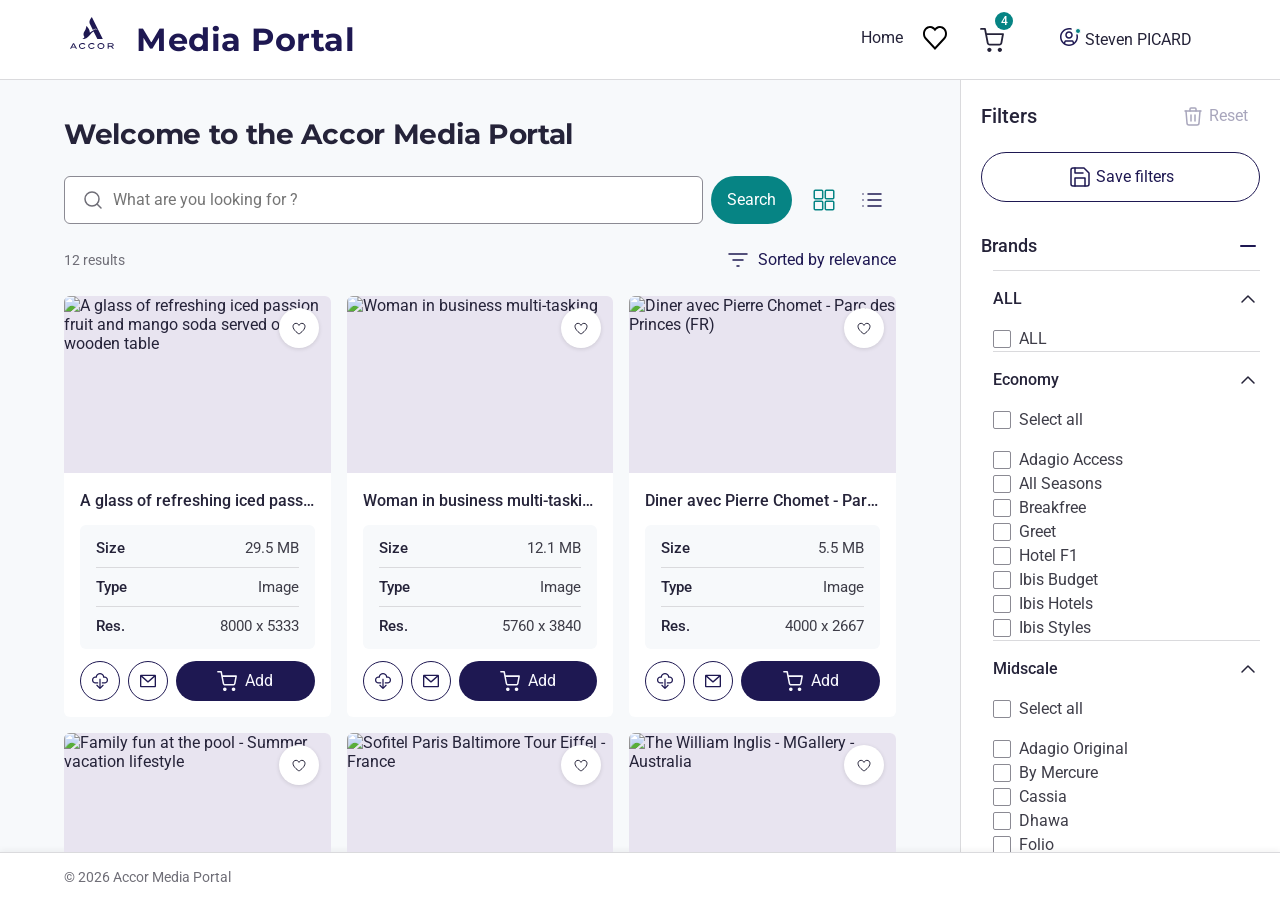
==== index.html @ cb25a7a0 "Open modal on filled heart; show Already added collections at top" ====
<!DOCTYPE html>
<html lang="en">
<head>
  <meta charset="UTF-8" />
  <title>Accor Media Portal</title>
  <meta name="viewport" content="width=device-width, initial-scale=1" />
  <link rel="preconnect" href="https://fonts.googleapis.com" />
  <link rel="preconnect" href="https://fonts.gstatic.com" crossorigin />
  <link href="https://fonts.googleapis.com/css2?family=Montserrat:wght@700&family=Roboto:wght@400;500&display=swap" rel="stylesheet" />
  <link rel="stylesheet" href="components/components.css?v=7" />
  <style>
    /* ── Page-specific design tokens ─────────────────────────────────── */
    :root {
      /* Typography */
      --fs-display-sm:        28px;
      --lh-display-sm:        36px;
      --ls-display-condensed: -0.3px;
      --fs-title-md:          16px;
      --lh-title-md:          24px;
      --fs-title-sm:          15px;
      --fs-body-md:           15px;
      --lh-body-md:           22px;
      --fs-body-sm:           14px;
      --lh-body-sm:           20px;
      --fs-label-lg:          16px;
      --lh-label-lg:          24px;
      --fs-input:             16px;
      --lh-input:             24px;
      /* Spacing */
      --stack-lg:    24px;
      --stack-xs:     8px;
      --inline-xs:    8px;
      --inline-sm:    8px;
      --inline-md:   12px;
      --inset-sm:    12px;
      --inset-md:    16px;
      --squish-sm-v:  8px;
      --squish-sm-h: 16px;
      --squish-md-v: 10px;
      --squish-md-h: 16px;
      /* Borders */
      --border-width:    1px;
      --br-element-full: 100px;
      --br-input:        6px;
      /* Layout */
      --side-panel-width: 320px;
      /* Colors */
      --color-search-btn: var(--color-accent);
    }

    /* ══════════════════════════════════════════════════════════════
       MAIN LAYOUT
    ══════════════════════════════════════════════════════════════ */

    /* Page body: side-by-side layout */
    .page-body { flex-direction: row; overflow: hidden; }

    /* Left content column — 独立スクロール、残り幅をすべて使用 */
    .content-area {
      flex: 1;
      min-width: 0;
      padding: 36px var(--grid-margin) 48px;
      display: flex;
      flex-direction: column;
      overflow-y: auto;
      height: 100%;
      background: var(--color-surface-container-mid);
    }

    /* Right filter panel */
    /* .filter-panel layout moved to the FILTER PANEL section below */

    /* ══════════════════════════════════════════════════════════════
       HEADING + SEARCH AREA
    ══════════════════════════════════════════════════════════════ */
    .heading-search {
      display: flex;
      flex-direction: column;
      gap: var(--stack-lg);
      margin-bottom: 24px;
    }

    .page-title {
      font-family: var(--font-display);
      font-weight: 700;
      font-size: var(--fs-display-sm);
      line-height: var(--lh-display-sm);
      letter-spacing: var(--ls-display-condensed);
      color: var(--color-on-surface-hi);
    }

    /* Search row */
    .search-row {
      display: flex;
      align-items: center;
      gap: var(--inline-xs);
      width: 100%;
    }
    .search-input-wrap {
      flex: 1;
      display: flex;
      align-items: center;
      gap: var(--inline-xs);
      background: var(--color-surface-container-low);
      border: var(--border-width) solid var(--color-outline-hi);
      border-radius: var(--br-input);
      padding: var(--squish-md-v) var(--squish-md-h);
      height: 48px;
    }
    .search-input-wrap:focus-within {
      border-color: var(--color-accent);
      outline: 2px solid color-mix(in srgb, var(--color-accent) 20%, transparent);
    }
    .search-input-wrap svg { flex-shrink: 0; color: var(--color-on-surface-low); }
    .search-input {
      flex: 1;
      border: none;
      outline: none;
      font-family: var(--font-body);
      font-size: var(--fs-input);
      line-height: var(--lh-input);
      color: var(--color-on-surface-placeholder);
      background: transparent;
    }
    .btn-search {
      background: var(--color-search-btn);
      border: none;
      border-radius: var(--br-element-full);
      height: 48px;
      padding: var(--squish-md-v) var(--squish-md-h);
      font-family: var(--font-label);
      font-size: var(--fs-label-lg);
      line-height: var(--lh-label-lg);
      color: var(--color-on-accent);
      white-space: nowrap;
    }
    .btn-search:hover { filter: brightness(1.1); }

    /* View mode buttons */
    .viewmode-group {
      display: flex;
      align-items: center;
    }
    .viewmode-btn {
      width: 48px;
      height: 48px;
      display: flex;
      align-items: center;
      justify-content: center;
      background: none;
      border: none;
      border-radius: var(--br-element-full);
      color: var(--color-primary-alt);
    }
    .viewmode-btn--selected { color: var(--color-accent); }
    .viewmode-btn:hover { background: #1e1852; color: #f9f9ff; }
    .viewmode-btn:hover svg path,
    .viewmode-btn:hover svg rect { stroke: #f9f9ff; }
    .viewmode-btn svg { display: block; }

    /* Results bar */
    .results-bar {
      display: flex;
      align-items: center;
      justify-content: space-between;
    }
    .results-count {
      font-family: var(--font-body);
      font-size: var(--fs-body-sm);
      line-height: var(--lh-body-sm);
      color: var(--color-on-surface-low);
    }
    .sort-label {
      display: flex;
      align-items: center;
      gap: var(--inline-xs);
      font-family: var(--font-label);
      font-size: var(--fs-label-lg);
      line-height: var(--lh-label-lg);
      color: var(--color-primary);
    }

    /* ══════════════════════════════════════════════════════════════
       ASSET CARDS GRID
    ══════════════════════════════════════════════════════════════ */
    .cards-section { flex: 1; }

    /* ---- GRID VIEW ---- */
    .card-grid {
      display: grid;
      grid-template-columns: repeat(3, minmax(0, 1fr));
      gap: 16px;
    }

    .asset-card {
      background: var(--color-surface);
      border-radius: var(--br-surface);
      overflow: visible;
      display: flex;
      flex-direction: column;
      position: relative;
    }

    .asset-card__image-link {
      display: block;
      text-decoration: none;
      border-radius: var(--br-surface) var(--br-surface) 0 0;
      overflow: hidden;
    }

    .asset-card__image {
      position: relative;
      aspect-ratio: 296 / 197;
      background: var(--color-card-image-bg);
      overflow: hidden;
      display: flex;
      align-items: center;
      justify-content: center;
    }
    .asset-card__image img {
      width: 100%;
      height: 100%;
      object-fit: cover;
      display: block;
    }
    /* placeholder mountains SVG when no image */
    .asset-card__image-placeholder {
      display: flex;
      align-items: center;
      justify-content: center;
      width: 100%;
      height: 100%;
    }

    /* favorite button overlay */
    .asset-card__fav {
      position: absolute;
      top: 12px;
      right: 12px;
      width: 40px;
      height: 40px;
      border-radius: var(--br-element-full);
      background: var(--color-surface-container-low);
      border: none;
      display: flex;
      align-items: center;
      justify-content: center;
      color: var(--color-on-surface-hi);
      box-shadow: 0 1px 4px rgba(0,0,0,.12);
      cursor: pointer;
      transition: background 120ms ease, color 120ms ease;
    }
    /* icon visibility: show outline by default, filled when added */
    .asset-card__fav .fav-icon-outline { display: block; }
    .asset-card__fav .fav-icon-filled  { display: none; }
    .asset-card__fav.is-added .fav-icon-outline { display: none; }
    .asset-card__fav.is-added .fav-icon-filled  { display: block; }
    /* hover — dark navy bg, white icon (currentColor cascades to SVG) */
    .asset-card__fav:hover {
      background: #1e1852;
      color: #f9f9ff;
    }
    /* pressed / active */
    .asset-card__fav:active {
      background: #524f81;
      color: #f9f9ff;
    }
    /* tooltip */
    .asset-card__fav .tooltip {
      position: absolute;
      bottom: calc(100% + 8px);
      left: 50%;
      transform: translateX(-50%);
      background: var(--color-surface);
      color: var(--color-on-surface-mid);
      font-size: 14px;
      line-height: 20px;
      padding: 8px 12px;
      border-radius: var(--br-surface);
      box-shadow: 0 8px 16px rgba(0,0,0,.05), 0 2px 6px rgba(0,0,0,.08);
      white-space: nowrap;
      pointer-events: none;
      opacity: 0;
      transition: opacity 120ms ease;
      transition-delay: 0s;
      z-index: 10;
    }
    .asset-card__fav .tooltip::after {
      content: '';
      position: absolute;
      top: 100%; left: 50%; transform: translateX(-50%);
      border: 6px solid transparent;
      border-top-color: var(--color-surface);
    }
    .asset-card__fav:hover .tooltip {
      opacity: 1;
      transition-delay: 0.5s;
    }

    /* card body */
    .asset-card__body {
      display: flex;
      flex-direction: column;
      gap: var(--inline-md);
      padding: var(--inset-md);
    }

    .asset-card__title {
      font-family: var(--font-title);
      font-weight: 500;
      font-size: var(--fs-title-md);
      line-height: var(--lh-title-md);
      color: var(--color-on-surface-hi);
      white-space: nowrap;
      overflow: hidden;
      text-overflow: ellipsis;
    }
    .asset-card__title--link { text-decoration: none; display: block; }
    .asset-card__title--link:hover { text-decoration: underline; }
    .asset-row__title--link { text-decoration: none; color: inherit; }
    .asset-row__title--link:hover { text-decoration: underline; }
    .asset-row__thumb-link { display: block; flex-shrink: 0; text-decoration: none; }

    /* detail list */
    .asset-card__details {
      background: var(--color-surface-container-mid);
      border-radius: var(--br-surface);
      padding: var(--inset-sm) var(--inset-md);
      display: flex;
      flex-direction: column;
      gap: var(--stack-xs);
    }
    .detail-row {
      display: flex;
      align-items: center;
      justify-content: space-between;
      font-family: var(--font-body);
      font-size: var(--fs-body-md);
      line-height: var(--lh-body-md);
      white-space: nowrap;
    }
    .detail-row__label { font-weight: 500; color: var(--color-on-surface-hi); }
    .detail-row__value { font-weight: 400; color: var(--color-on-surface-mid); }
    .detail-sep {
      height: 1px;
      background: var(--color-outline-mid);
    }

    /* action row */
    .asset-card__actions {
      display: flex;
      align-items: center;
      justify-content: flex-end;
      gap: var(--inline-xs);
    }
    .btn-icon-outline {
      width: 40px;
      height: 40px;
      border-radius: var(--br-element-full);
      border: var(--border-width) solid var(--color-primary);
      background: none;
      display: flex;
      align-items: center;
      justify-content: center;
      color: var(--color-primary);
      flex-shrink: 0;
    }
    .btn-icon-outline:hover { background: #1e1852; color: #f9f9ff; border-color: #1e1852; }
    .btn-icon-outline:hover svg path { fill: #f9f9ff; stroke: none; }
    .btn-add {
      flex: 1;
      display: flex;
      align-items: center;
      justify-content: center;
      gap: var(--inline-xs);
      background: var(--color-primary);
      border: none;
      border-radius: var(--br-element-full);
      padding: var(--squish-sm-v) var(--squish-sm-h);
      font-family: var(--font-label);
      font-size: var(--fs-label-lg);
      font-weight: 400;
      line-height: var(--lh-label-lg);
      color: var(--color-on-primary);
      white-space: nowrap;
    }
    .btn-add:hover { background: #1a0060; }

    /* ---- LIST VIEW ---- */
    .card-list {
      display: flex;
      flex-direction: column;
      gap: 8px;
    }
    .asset-row {
      background: var(--color-surface);
      border-radius: var(--br-surface);
      display: grid;
      grid-template-columns: 120px minmax(0,1fr) auto;
      gap: var(--inline-md);
      align-items: center;
      padding: var(--inline-sm);
      border: var(--border-width) solid var(--color-outline-low);
    }
    .asset-row__thumb {
      height: 80px;
      border-radius: var(--br-surface);
      background: var(--color-card-image-bg);
      overflow: hidden;
    }
    .asset-row__thumb img {
      width: 100%;
      height: 100%;
      object-fit: cover;
    }
    .asset-row__title {
      font-family: var(--font-title);
      font-size: var(--fs-title-sm);
      font-weight: 500;
      color: var(--color-on-surface-hi);
      margin-bottom: 4px;
    }
    .asset-row__meta {
      font-size: var(--fs-body-sm);
      color: var(--color-on-surface-low);
    }
    .asset-row__actions {
      display: flex;
      align-items: center;
      gap: var(--inline-xs);
    }

    /* ══════════════════════════════════════════════════════════════
       FILTER PANEL (RIGHT) — Figma 実測値に完全準拠
       node: 6804:17885 (🧩 mp.panel-right)
    ══════════════════════════════════════════════════════════════ */

    /* Panel outer — 独立スクロール */
    .filter-panel {
      flex: 0 0 var(--side-panel-width);
      width: var(--side-panel-width);
      max-width: var(--side-panel-width);
      border-left: 1px solid #dadadd;
      background: #ffffff;
      padding: 0 0 44px;
      display: flex;
      flex-direction: column;
      gap: 0;
      overflow-y: auto;
      height: 100%;
    }

    /* ── Side heading (user info + cart) ── */
    .fp-side-heading {
      display: flex;
      align-items: center;
      justify-content: space-between;
      gap: 16px;
      height: 80px;
      padding: 16px 20px;
      border-bottom: 1px solid #dadadd;
      flex-shrink: 0;
    }
    .fp-side-heading__left {
      display: flex;
      align-items: center;
      gap: 16px;
      flex: 1;
      min-width: 0;
    }
    .fp-avatar {
      flex-shrink: 0;
      width: 40px;
      height: 40px;
      border-radius: 100px;
      background: #6f6e77;
      display: flex;
      align-items: center;
      justify-content: center;
      overflow: hidden;
    }
    .fp-user-name {
      font-family: var(--font-body);
      font-weight: 500;
      font-size: 16px;
      line-height: 24px;
      color: #252339;
    }
    .fp-cart {
      flex-shrink: 0;
      width: 58px;
      height: 80px;
      display: flex;
      align-items: center;
      justify-content: center;
      position: relative;
    }
    .fp-cart__badge {
      position: absolute;
      top: 12px;
      right: 8px;
      background: #068484;
      border-radius: 100px;
      width: 18px;
      height: 18px;
      display: flex;
      align-items: center;
      justify-content: center;
      font-family: var(--font-body);
      font-weight: 500;
      font-size: 12px;
      line-height: 16px;
      color: #ffffff;
    }

    /* ── Inner content wrapper (gap-16px between sections) ── */
    .fp-inner {
      display: flex;
      flex-direction: column;
      gap: 16px;
      padding: 16px 20px 0;
      flex: 1;
    }

    /* ── Top header: "Filters" + Reset ── */
    .fp-header {
      display: flex;
      align-items: center;
      justify-content: space-between;
    }
    .fp-title {
      font-family: var(--font-title);
      font-weight: 500;
      font-size: 20px;            /* title/md */
      line-height: 24px;
      color: #252339;
    }
    .fp-reset {
      display: flex;
      align-items: center;
      justify-content: center;
      gap: 4px;
      background: #ffffff;
      border: none;
      border-radius: 100px;
      padding: 8px 12px;          /* squish/sm */
      font-family: var(--font-label);
      font-weight: 400;
      font-size: 16px;
      line-height: 24px;
      color: #1e1852;             /* primary */
      opacity: 0.38;              /* Figma: disabled/ghosted state */
      cursor: pointer;
    }
    .fp-reset:hover { opacity: 1; background: #1e1852; color: #f9f9ff; }
    .fp-reset:hover svg path { stroke: #f9f9ff; }

    /* ── Save filters button ── */
    .fp-save {
      width: 100%;
      display: flex;
      align-items: center;
      justify-content: center;
      gap: 4px;
      background: #ffffff;
      border: 1px solid #1e1852;  /* tertiary border */
      border-radius: 100px;
      padding: 12px 16px;         /* squish/md */
      font-family: var(--font-label);
      font-weight: 400;
      font-size: 16px;
      line-height: 24px;
      color: #1e1852;
      cursor: pointer;
    }
    .fp-save:hover { background: #1e1852; color: #f9f9ff; border-color: #1e1852; }
    .fp-save:hover svg path { stroke: #f9f9ff; }

    /* ── Filters section wrapper ── */
    .fp-filters {
      display: flex;
      flex-direction: column;
      padding-bottom: 1px;
    }

    /* ── Outer accordion: "Brands" ── */
    .fp-brands {
      border-bottom: 1px solid #dadadd;
      padding: 16px 0;            /* pinchVertical/md */
      display: flex;
      flex-direction: column;
      gap: 12px;
      margin-bottom: -1px;
    }
    .fp-brands-header {
      display: flex;
      align-items: center;
      gap: 12px;
      cursor: pointer;
      background: none;
      border: none;
      padding: 0;
      width: 100%;
      text-align: left;
    }
    .fp-brands-label {
      flex: 1;
      font-family: var(--font-body);
      font-weight: 500;
      font-size: 18px;            /* custom: Figma value */
      line-height: 24px;
      color: #252339;
      overflow: hidden;
      text-overflow: ellipsis;
      white-space: nowrap;
    }
    /* Minus / Plus chevron for Brands */
    .fp-brands-chevron {
      flex-shrink: 0;
      width: 24px;
      height: 24px;
      position: relative;
    }
    .fp-brands-chevron::before {
      content: '';
      position: absolute;
      top: 45.83%;
      left: 16.67%;
      right: 16.67%;
      bottom: 47.92%;
      background: #1e1852;
      border-radius: 50px;
    }
    /* When collapsed: also show vertical bar = plus */
    .fp-brands-chevron.is-plus::after {
      content: '';
      position: absolute;
      left: 45.83%;
      top: 16.67%;
      right: 47.92%;
      bottom: 16.67%;
      background: #1e1852;
      border-radius: 50px;
    }

    /* Slot inside Brands (indented) */
    .fp-brands-slot {
      padding-left: 12px;
      display: flex;
      flex-direction: column;
      gap: 0;
    }
    .fp-brands-slot.is-collapsed { display: none; }

    /* ── Sub-accordion rows (ALL / Economy / Midscale / Premium) ── */
    .fp-acc {
      border-top: 1px solid #dadadd;
      width: 100%;
    }
    .fp-acc-header {
      display: flex;
      align-items: flex-start;
      justify-content: center;
      gap: 12px;
      padding: 16px 0;            /* pinchVertical/md */
      background: none;
      border: none;
      cursor: pointer;
      width: 100%;
      text-align: left;
    }
    .fp-acc-label {
      flex: 1;
      font-family: var(--font-body);
      font-weight: 500;
      font-size: 16px;
      line-height: 24px;
      color: #252339;
      overflow: hidden;
      text-overflow: ellipsis;
      white-space: nowrap;
    }
    .fp-acc-chevron {
      flex-shrink: 0;
      width: 24px;
      height: 24px;
      transition: transform 0.2s;
    }
    .fp-acc-chevron.is-down { transform: rotate(180deg); }

    /* Expanded content */
    .fp-acc-body {
      padding-right: 32px;
      display: flex;
      flex-direction: column;
      gap: 0;
    }
    .fp-acc-body.is-collapsed { display: none; }

    /* ── Checkbox row ── */
    .fp-cb {
      display: flex;
      align-items: center;
      gap: 8px;                   /* inline/xs */
    }
    /* "Select all" has pb-16px as visual separator */
    .fp-cb--select-all { padding-bottom: 16px; }

    .fp-cb__box {
      appearance: none;
      -webkit-appearance: none;
      flex-shrink: 0;
      width: 18px;
      height: 18px;
      border: 1px solid #8b8a93;  /* outline-hi */
      border-radius: 2px;         /* checkbox/radius */
      background: #ffffff;
      cursor: pointer;
      position: relative;
    }
    .fp-cb__box:checked {
      background: #1e1852;
      border-color: #1e1852;
    }
    .fp-cb__box:checked::after {
      content: '';
      position: absolute;
      left: 3px;
      top: 1px;
      width: 5px;
      height: 9px;
      border: 2px solid #ffffff;
      border-top: none;
      border-left: none;
      transform: rotate(45deg);
    }
    .fp-cb__box:focus-visible { outline: 2px solid #1e1852; outline-offset: 2px; }

    .fp-cb label {
      font-family: var(--font-body);
      font-weight: 400;
      font-size: 16px;
      line-height: 24px;
      color: #3e3d48;             /* on-surface-mid (all theme) */
      cursor: pointer;
      white-space: nowrap;
    }

    /* ── Top-level collapsed accordion (Rights / General information) ── */
    /* These are mp.accordion-filter with just header, no slot (collapsed) */
    .fp-top-acc {
      border-top: 1px solid #dadadd;
      border-bottom: 1px solid #dadadd;
      padding: 16px 0;
      display: flex;
      flex-direction: column;
      gap: 12px;
      margin-bottom: -1px;
    }
    .fp-top-acc--no-bottom {
      border-bottom: none;
    }
    .fp-top-acc__btn {
      display: flex;
      align-items: flex-start;
      justify-content: center;
      gap: 12px;
      background: none;
      border: none;
      cursor: pointer;
      width: 100%;
      padding: 0;
      text-align: left;
    }
    .fp-top-acc__label {
      flex: 1;
      font-family: var(--font-body);
      font-weight: 500;
      font-size: 18px;
      line-height: 24px;
      color: #252339;
      overflow: hidden;
      text-overflow: ellipsis;
      white-space: nowrap;
    }
    .fp-top-acc__chevron {
      flex-shrink: 0;
      width: 24px;
      height: 24px;
      transition: transform 0.2s;
    }
    .fp-top-acc__body {
      display: none;
      flex-direction: column;
      gap: 0;
    }
    .fp-top-acc__body.is-open {
      display: flex;
    }

    /* Sub-accordions inside Rights / General information */
    .fp-top-acc__body {
      padding-left: 12px;          /* same indent as fp-brands-slot */
    }
    .fp-top-acc__body .fp-acc {
      border-top: 1px solid #dadadd;
      width: 100%;
    }
    .fp-top-acc__body .fp-acc-header {
      padding: 16px 0;
    }
    .fp-top-acc__body .fp-acc-body {
      padding-right: 32px;
    }

    /* ── Form inputs (Location, date fields, image width) ── */
    .fp-input-wrap {
      padding: 0 0 12px;
      width: 100%;
    }
    .fp-input {
      width: 100%;
      box-sizing: border-box;
      border: 1px solid #dadadd;
      border-radius: 6px;
      padding: 10px 12px;
      font-family: var(--font-body);
      font-weight: 400;
      font-size: 16px;
      line-height: 24px;
      color: #252339;
      background: #ffffff;
      outline: none;
    }
    .fp-input::placeholder { color: #6f6e77; }
    .fp-input:focus { border-color: #1e1852; }

    /* Date input with calendar icon */
    .fp-date-row {
      position: relative;
      width: 100%;
      box-sizing: border-box;
      margin-bottom: 8px;
    }
    .fp-date-row:last-child { margin-bottom: 12px; }
    .fp-date-icon {
      position: absolute;
      left: 12px;
      top: 50%;
      transform: translateY(-50%);
      pointer-events: none;
      color: #6f6e77;
    }
    .fp-date-row input[type="text"],
    .fp-date-row input[type="date"] {
      width: 100%;
      box-sizing: border-box;
      border: 1px solid #dadadd;
      border-radius: 6px;
      padding: 10px 12px 10px 40px;
      font-family: var(--font-body);
      font-weight: 400;
      font-size: 16px;
      line-height: 24px;
      color: #252339;
      background: #ffffff;
      outline: none;
      appearance: none;
      -webkit-appearance: none;
    }
    .fp-date-row input::placeholder { color: #6f6e77; }
    .fp-date-row input:focus { border-color: #1e1852; }

    /* ══════════════════════════════════════════════════════════════
       FOOTER
    ══════════════════════════════════════════════════════════════ */
    /* ══════════════════════════════════════════════════════════════
       SAVE TO COLLECTION MODAL
    ══════════════════════════════════════════════════════════════ */

    /* Body: no padding so preview sits flush at top */
    #save-modal .modal__body {
      padding: 0;
      gap: 0;
      overflow: hidden;
      flex: 1;
      min-height: 0;
      display: flex;
      flex-direction: column;
    }

    /* Asset preview thumbnail */
    .modal__preview {
      display: flex;
      align-items: center;
      justify-content: center;
      height: 213px;
      padding: 20px 40px;
      background: var(--color-surface-container-low);
      border-bottom: 1px solid var(--color-outline-low);
    }
    .modal__preview svg {
      width: 100%;
      max-width: 280px;
      height: auto;
      border-radius: 8px;
      display: block;
    }

    /* ── Fix: stack modals vertically in save overlay ── */
    #save-modal { flex-direction: column; align-items: center; }

    /* ── Scrollable card area ── */
    .modal__coll-scroll {
      display: flex;
      flex-direction: column;
      gap: 8px;
      padding: 12px 16px 16px;
      overflow-y: auto;
      flex: 1;
      min-height: 0;
    }

    /* "Create new collection" dashed card */
    .modal__create-card {
      display: flex;
      align-items: center;
      gap: 28px;
      padding: 20px;
      width: 100%;
      background: #fff;
      border: 1px dashed #dadadd;
      border-radius: 6px;
      cursor: pointer;
      font-family: var(--font-body);
      transition: background 120ms;
      box-sizing: border-box;
    }
    .modal__create-card:hover { background: #f4f4f5; }
    .modal__create-card__icon {
      width: 40px; height: 40px;
      flex-shrink: 0;
      display: flex; align-items: center; justify-content: center;
      color: var(--color-primary);
    }
    .modal__create-card__label {
      font-size: 18px;
      line-height: 24px;
      font-weight: 500;
      color: var(--color-on-surface-hi);
    }

    /* Collection list */
    .modal__coll-list {
      display: flex;
      flex-direction: column;
      gap: 8px;
    }

    /* Collection item card */
    .modal__coll-item {
      display: flex;
      align-items: center;
      gap: 20px;
      padding: 16px;
      border: 1px solid #dadadd;
      border-radius: 6px;
      background: #fff;
      cursor: pointer;
      text-align: left;
      width: 100%;
      transition: background 120ms;
      font-family: var(--font-body);
      box-sizing: border-box;
    }
    .modal__coll-item:hover { background: #f4f4f5; }
    .modal__coll-item--selected { background: #eef7f7; }
    .modal__coll-item--selected:hover { background: #e0f0f0; }
    .modal__coll-item--full,
    .modal__coll-item--already { cursor: default; }
    .modal__coll-item--full:hover,
    .modal__coll-item--already:hover { background: #f4f4f5; }

    /* Thumbnail */
    .mcol-thumb {
      border: 1px solid #dadadd;
      border-radius: 2px;
      padding: 4px;
      background: #fff;
      flex-shrink: 0;
    }
    .mcol-thumb__inner {
      width: 52px;
      height: 52px;
      background: #6f6e77;
    }

    /* Info */
    .mcol-info { flex: 1; min-width: 0; display: flex; flex-direction: column; gap: 2px; }
    .mcol-name {
      font-size: 18px; line-height: 24px; font-weight: 500;
      color: #252339;
      white-space: nowrap; overflow: hidden; text-overflow: ellipsis;
    }
    .mcol-count { font-size: 14px; line-height: 20px; color: #6f6e77; }

    /* Checkbox (empty — shown on hover for selectable items) */
    .mcol-cb { flex-shrink: 0; width: 18px; height: 18px; border-radius: 2px; display: none; align-items: center; justify-content: center; }
    .modal__coll-item:not(.modal__coll-item--full):not(.modal__coll-item--already):not(.modal__coll-item--selected):hover .mcol-cb--empty {
      display: flex;
      border: 1px solid #8b8a93;
      background: #fff;
    }
    /* Checked checkbox — always visible for selected */
    .modal__coll-item--selected .mcol-cb--checked {
      display: flex;
      background: #068484;
    }

    /* Badges */
    .mcol-badge {
      display: flex; align-items: center; gap: 4px;
      font-size: 12px; line-height: 16px;
      padding: 4px 8px; border-radius: 4px;
      white-space: nowrap; flex-shrink: 0;
    }
    .mcol-badge--full  { background: #fef7df; color: #332d0f; }
    .mcol-badge--added { background: #e6f3eb; color: #117846; }

    /* "See collection" link — hidden by default, appears on hover of full/already */
    .mcol-see {
      display: none !important; align-items: center; gap: 4px;
      font-size: 14px; line-height: 20px;
      color: #1264a3;
      white-space: nowrap; flex-shrink: 0;
    }
    .modal__coll-item--full:hover .mcol-badge,
    .modal__coll-item--already:hover .mcol-badge { display: none !important; }
    .modal__coll-item--full:hover .mcol-see,
    .modal__coll-item--already:hover .mcol-see { display: flex !important; }

    /* Footer buttons */
    .modal__btn-close {
      padding: 12px 20px;
      background: none;
      border: 1.5px solid var(--color-primary);
      border-radius: 100px;
      font-size: 16px;
      line-height: 24px;
      color: var(--color-primary);
      cursor: pointer;
      font-family: var(--font-body);
    }
    .modal__btn-close:hover { background: rgba(30,24,82,.06); }
    .modal__btn-validate {
      padding: 12px 20px;
      background: var(--color-primary);
      border: 1.5px solid var(--color-primary);
      border-radius: 100px;
      font-size: 16px;
      line-height: 24px;
      color: #fff;
      cursor: pointer;
      font-family: var(--font-body);
    }
    .modal__btn-validate:hover { background: #152238; }

    /* Error */
    .modal__error {
      display: flex;
      align-items: center;
      gap: 8px;
      padding: 10px 14px;
      background: #FEF2F2;
      border-radius: 8px;
      font-size: 14px;
      line-height: 20px;
      color: #DC2626;
      margin-bottom: 8px;
    }
    .modal__error[hidden] { display: none !important; }

    /* Input with clear button */
    .modal__input-wrap { position: relative; width: 100%; }
    .modal__input-clear {
      position: absolute;
      right: 10px;
      top: 50%;
      transform: translateY(-50%);
      background: none;
      border: none;
      cursor: pointer;
      color: var(--color-on-surface-low);
      display: none;
      align-items: center;
      justify-content: center;
      padding: 4px;
    }
    .modal__input-clear.is-visible { display: flex; }

    .site-footer {
      flex-shrink: 0;             /* フッターを常に最下部に固定 */
      background: var(--color-surface);
      border-top: var(--border-width) solid var(--color-outline-low);
      padding: 12px var(--grid-margin);
    }
    .site-footer__inner {
      width: 100%;
      max-width: none;
      margin: 0;
      font-family: var(--font-body);
      font-size: var(--fs-body-sm);
      color: var(--color-on-surface-low);
    }
  </style>
</head>
<body class="page">

  <!-- ══ HEADER ══════════════════════════════════════════════════════ -->
  <header class="site-header" style="position:relative;">
    <div class="site-header__inner">

      <!-- Left: Accor logo + wordmark (clicking returns to homepage) -->
      <div class="brand" style="cursor:pointer;" onclick="location.href='index.html'" role="link" tabindex="0" aria-label="Accor Media Portal – Home">
        <div class="brand__logo" aria-label="Accor" role="img">
          <!-- Monogramme (A-mark) -->
          <svg class="brand__monogramme" viewBox="0 0 22.1544 22.9087" fill="none" xmlns="http://www.w3.org/2000/svg">
            <path d="M22.1544 22.5631H16.6763L12.6522 14.5159C10.4492 15.6575 9.20085 18.3211 6.98317 20.0686C5.8523 20.9565 4.51582 21.7598 2.87092 22.2953C2.12191 22.5349 0.844171 22.8591 0.374199 22.9013C0.168587 22.9154 0.0364077 22.9154 0.00703446 22.845C-0.0223387 22.7886 0.0364083 22.7463 0.256707 22.6477C0.50638 22.5349 1.50507 22.1403 2.13659 21.7175C2.92967 21.1961 3.37027 20.6183 3.41433 20.1814C3.19403 19.4485 1.65193 17.8278 3.23809 14.8542C3.79618 13.7831 4.29552 13.0221 4.648 12.2469C5.04454 11.3591 5.33827 10.1048 5.42639 9.17463C5.42639 9.11826 5.44108 9.11826 5.47045 9.14645C6.23415 9.89338 9.21553 12.8248 8.77493 15.742C9.75894 15.3756 11.4773 14.2763 12.2703 13.6844C13.1075 13.0643 13.6509 12.4161 14.5321 12.402C15.3252 12.3879 15.3986 12.7543 16.0154 12.8388C16.177 12.8529 16.3973 12.8248 16.5148 12.7684C16.5588 12.7402 16.5441 12.6979 16.4854 12.6838C15.6189 12.4865 15.4133 11.8101 14.3118 11.8101C13.3131 11.8101 12.52 12.6838 11.9472 13.0502L9.1421 7.42708C7.96717 5.07353 8.31965 3.36826 10.9045 0L22.1544 22.5631Z" fill="#1E1852"/>
          </svg>
          <!-- Typogramme (ACCOR text) -->
          <svg class="brand__typogramme" viewBox="0 0 43.7808 5.87684" fill="none" xmlns="http://www.w3.org/2000/svg">
            <path d="M43.7808 5.70772L41.8715 3.52329C42.8849 3.2978 43.487 2.74816 43.487 1.77574C43.487 0.690565 42.5177 0.140931 41.2987 0.140931H37.4802V5.70772H38.4936V3.60784H40.77L42.5177 5.70772H43.7808ZM38.4936 1.01471H41.3281C42.033 1.01471 42.4443 1.32475 42.4443 1.86029C42.4443 2.39583 42.0037 2.74816 41.3281 2.74816H38.4936V1.01471Z" fill="#1E1852"/>
            <path d="M2.99607 0.155025L0 5.72181H1.14556L1.77708 4.48162H5.18437L5.81589 5.72181H6.99082L3.99476 0.155025H2.99607ZM2.23236 3.60784L3.49541 1.16973L4.75846 3.60784H2.23236Z" fill="#1E1852"/>
            <path d="M12.3661 0.873774C13.3207 0.873774 14.0991 1.21201 14.5104 1.83211L15.3328 1.31066C14.76 0.53554 13.7467 0.014094 12.3661 0.014094C10.1484 0.014094 8.87071 1.40932 8.87071 2.94547C8.87071 4.48162 10.1484 5.87684 12.3661 5.87684C13.7467 5.87684 14.76 5.3413 15.3328 4.58027L14.5104 4.05882C14.1138 4.66483 13.3207 5.01716 12.3661 5.01716C10.8681 5.01716 9.91345 4.21385 9.91345 2.95956C9.89877 1.69118 10.8681 0.873774 12.3661 0.873774Z" fill="#1E1852"/>
            <path d="M21.5746 0.873774C22.5292 0.873774 23.3076 1.21201 23.7189 1.83211L24.5413 1.31066C23.9685 0.53554 22.9552 0.014094 21.5746 0.014094C19.3569 0.014094 18.0792 1.40932 18.0792 2.94547C18.0792 4.48162 19.3569 5.87684 21.5746 5.87684C22.9552 5.87684 23.9685 5.3413 24.5413 4.58027L23.7189 4.05882C23.3223 4.66483 22.5292 5.01716 21.5746 5.01716C20.0766 5.01716 19.122 4.21385 19.122 2.95956C19.1073 1.69118 20.0766 0.873774 21.5746 0.873774Z" fill="#1E1852"/>
            <path d="M30.7831 0C28.5654 0 27.2877 1.39522 27.2877 2.93137C27.2877 4.46752 28.5654 5.86274 30.7831 5.86274C33.0008 5.86274 34.2785 4.46752 34.2785 2.93137C34.2785 1.39522 33.0008 0 30.7831 0ZM30.7831 4.98897C29.2851 4.98897 28.3304 4.18566 28.3304 2.93137C28.3304 1.67708 29.2998 0.873774 30.7831 0.873774C32.2811 0.873774 33.2358 1.67708 33.2358 2.93137C33.2505 4.18566 32.2811 4.98897 30.7831 4.98897Z" fill="#1E1852"/>
          </svg>
        </div>
        <span class="brand__name">Media Portal</span>
      </div>

      <!-- Right: tabs + collection + cart + account -->
      <div class="site-header__right">

        <!-- Tab nav -->
        <nav class="site-nav" aria-label="Main navigation">
          <button class="site-nav__tab site-nav__tab--active" type="button">Home</button>
        </nav>

        <!-- Collections icon tab -->
        <button class="header-tab-icon" type="button" aria-label="Collections" onclick="location.href='hub-collection.html'">
          <svg width="24" height="24" viewBox="0 0 18 18.0072" fill="none" xmlns="http://www.w3.org/2000/svg">
            <path fill-rule="evenodd" clip-rule="evenodd" d="M16.4305 1.69007C14.6078 -0.306183 11.7822 -0.537633 9.7281 1.01501C9.46772 1.20788 9.21698 1.43933 8.98553 1.69007C8.75409 1.43933 8.50335 1.20788 8.24297 1.01501C6.18886 -0.527989 3.36325 -0.306183 1.54058 1.69007C-0.513528 3.9467 -0.513528 7.59202 1.54058 9.84865L8.98553 18.0072L16.4305 9.84865C18.5232 7.55345 18.5232 3.90812 16.4305 1.69007ZM15.36 8.86499L8.98553 15.847L2.61104 8.86499C1.0584 7.1677 1.0584 4.37102 2.61104 2.67373C4.09617 1.05358 6.42995 1.05358 7.90544 2.67373L8.97589 3.85026L10.0463 2.67373C11.5315 1.05358 13.8653 1.05358 15.3407 2.67373V2.69301C16.8934 4.34209 16.9223 7.12912 15.3215 8.87464L15.36 8.86499Z" fill="currentColor"/>
          </svg>
        </button>

        <!-- Cart with badge -->
        <button class="header-cart-btn" type="button" aria-label="Cart (99 items)" onclick="MP.cart.open()">
          <svg width="24" height="24" viewBox="0 0 19.5 19.6547" fill="none" xmlns="http://www.w3.org/2000/svg">
            <path fill-rule="evenodd" clip-rule="evenodd" d="M7.6073 17.9404C7.6336 17.9404 7.65492 17.9191 7.65492 17.8928C7.65492 17.8665 7.6336 17.8452 7.6073 17.8452C7.581 17.8452 7.55968 17.8665 7.55968 17.8928C7.55968 17.9191 7.581 17.9404 7.6073 17.9404ZM5.84539 17.8928C5.84539 16.9197 6.63422 16.1309 7.6073 16.1309C8.58037 16.1309 9.3692 16.9197 9.3692 17.8928C9.3692 18.8659 8.58037 19.6547 7.6073 19.6547C6.63422 19.6547 5.84539 18.8659 5.84539 17.8928Z" fill="currentColor"/>
            <path fill-rule="evenodd" clip-rule="evenodd" d="M16.1785 17.9404C16.2048 17.9404 16.2261 17.9191 16.2261 17.8928C16.2261 17.8665 16.2048 17.8452 16.1785 17.8452C16.1522 17.8452 16.1309 17.8665 16.1309 17.8928C16.1309 17.9191 16.1522 17.9404 16.1785 17.9404ZM14.4166 17.8928C14.4166 16.9197 15.2054 16.1309 16.1785 16.1309C17.1516 16.1309 17.9404 16.9197 17.9404 17.8928C17.9404 18.8659 17.1516 19.6547 16.1785 19.6547C15.2054 19.6547 14.4166 18.8659 14.4166 17.8928Z" fill="currentColor"/>
            <path fill-rule="evenodd" clip-rule="evenodd" d="M0 0.75C0 0.335786 0.335786 0 0.75 0H4.02273C4.38267 0 4.69186 0.255707 4.7594 0.609254L5.46179 4.28561H18.75C18.9724 4.28561 19.1834 4.38434 19.3259 4.55511C19.4684 4.72589 19.5277 4.95111 19.4879 5.16994L18.1788 12.3612L18.1778 12.3666C18.0718 12.9257 17.7802 13.435 17.3455 13.8016C16.9121 14.1671 16.3647 14.3662 15.7978 14.3568H7.85858C7.29169 14.3662 6.74423 14.1671 6.31085 13.8016C5.87631 13.4351 5.58476 12.926 5.47867 12.3671V12.3671L4.1112 5.20964C4.10612 5.18825 4.10196 5.16651 4.09875 5.14446L3.40245 1.5H0.75C0.335786 1.5 0 1.16421 0 0.75ZM5.74838 5.78561L6.95233 12.0872C6.99595 12.3173 7.11421 12.5169 7.27786 12.6549C7.44068 12.7922 7.63866 12.861 7.83676 12.857L7.85182 12.8568H15.8045L15.8196 12.857C16.0177 12.861 16.2157 12.7922 16.3785 12.6549C16.5416 12.5174 16.6596 12.3186 16.7036 12.0895L16.704 12.0872L17.8511 5.78561H5.74838Z" fill="currentColor"/>
          </svg>
          <span class="cart-badge" aria-hidden="true">99</span>
        </button>

        <!-- Account button -->
        <button class="header-user" type="button" aria-label="User menu" aria-expanded="false" id="account-btn" onclick="toggleAccountPopover()">
          <div class="header-user__avatar" aria-hidden="true">
            <svg width="18" height="18" viewBox="0 0 18 18" fill="none" xmlns="http://www.w3.org/2000/svg">
              <path fill-rule="evenodd" clip-rule="evenodd" d="M11.7788 0.437173C10.9036 0.153369 9.96973 0 9 0C4.02944 0 0 4.02944 0 9C0 13.9706 4.02944 18 9 18C13.9706 18 18 13.9706 18 9C18 8.03027 17.8466 7.09636 17.5628 6.22121C17.0976 6.3935 16.5962 6.4911 16.073 6.49942C16.3495 7.28153 16.5 8.12319 16.5 9C16.5 11.1673 15.5807 13.12 14.1107 14.4892C13.9844 14.0735 13.8658 13.7296 13.7416 13.4525C13.5892 13.1127 13.3957 12.7968 13.0951 12.5732C12.7807 12.3393 12.4425 12.2753 12.1515 12.2549C11.97 12.2422 11.7454 12.245 11.5262 12.2477C11.4355 12.2489 11.3455 12.25 11.26 12.25H6.74002C6.65456 12.25 6.56477 12.2489 6.47407 12.2477C6.25483 12.245 6.03005 12.2422 5.84849 12.2549C5.55751 12.2753 5.21936 12.3393 4.90491 12.5732C4.60432 12.7968 4.41084 13.1127 4.25848 13.4525C4.13421 13.7296 4.01567 14.0735 3.88933 14.4892C2.41934 13.12 1.5 11.1674 1.5 9C1.5 4.85786 4.85786 1.5 9 1.5C9.87681 1.5 10.7185 1.65046 11.5006 1.92697C11.5089 1.40383 11.6065 0.902377 11.7788 0.437173ZM12.8298 15.4498C11.7088 16.1169 10.3991 16.5 9 16.5C7.60087 16.5 6.29122 16.1169 5.17024 15.4498L5.24017 15.2095C5.39911 14.6631 5.51968 14.306 5.62719 14.0662C5.73537 13.8249 5.79814 13.7782 5.80013 13.7768L5.80107 13.7762C5.80107 13.7762 5.80539 13.7741 5.8143 13.7714C5.83412 13.7655 5.87462 13.7568 5.95342 13.7513C6.07262 13.7429 6.19616 13.7446 6.37109 13.747C6.47336 13.7483 6.5932 13.75 6.74002 13.75H11.26C11.4068 13.75 11.5267 13.7483 11.629 13.747C11.8039 13.7446 11.9274 13.7429 12.0466 13.7513C12.1254 13.7568 12.1659 13.7655 12.1857 13.7714C12.1946 13.7741 12.199 13.7762 12.199 13.7762L12.1999 13.7768C12.2019 13.7782 12.2647 13.8249 12.3729 14.0662C12.4804 14.306 12.6009 14.6631 12.7599 15.2095L12.8298 15.4498Z" fill="#1E1852"/>
              <path fill-rule="evenodd" clip-rule="evenodd" d="M9 3.25C6.92893 3.25 5.25 4.92893 5.25 7C5.25 9.07107 6.92893 10.75 9 10.75C11.0711 10.75 12.75 9.07107 12.75 7C12.75 4.92893 11.0711 3.25 9 3.25ZM6.75 7C6.75 5.75736 7.75736 4.75 9 4.75C10.2426 4.75 11.25 5.75736 11.25 7C11.25 8.24264 10.2426 9.25 9 9.25C7.75736 9.25 6.75 8.24264 6.75 7Z" fill="#1E1852"/>
            </svg>
            <span class="header-user__avatar-dot"></span>
          </div>
          <span>Steven PICARD</span>
        </button>
      </div>
    </div>

    <!-- Account popover -->
    <div class="account-popover" id="account-popover" hidden>
      <div class="accp__inner">
        <!-- Close button -->
        <div class="accp__close-row">
          <button class="accp__close" type="button" aria-label="Close menu" onclick="toggleAccountPopover()">
            <svg width="16" height="16" viewBox="0 0 15.5 15.5" fill="none" xmlns="http://www.w3.org/2000/svg">
              <path fill-rule="evenodd" clip-rule="evenodd" d="M15.2803 1.28033C15.5732 0.987437 15.5732 0.512563 15.2803 0.21967C14.9874 -0.0732233 14.5126 -0.0732233 14.2197 0.21967L7.75 6.68934L1.28033 0.21967C0.987437 -0.0732233 0.512564 -0.0732233 0.219671 0.21967C-0.0732227 0.512563 -0.0732227 0.987437 0.219671 1.28033L6.68934 7.75L0.21967 14.2197C-0.0732233 14.5126 -0.0732234 14.9874 0.21967 15.2803C0.512562 15.5732 0.987437 15.5732 1.28033 15.2803L7.75 8.81066L14.2197 15.2803C14.5126 15.5732 14.9874 15.5732 15.2803 15.2803C15.5732 14.9874 15.5732 14.5126 15.2803 14.2197L8.81066 7.75L15.2803 1.28033Z" fill="currentColor"/>
            </svg>
          </button>
        </div>
        <!-- Greeting + name -->
        <p class="accp__greeting">Hello,</p>
        <div class="accp__name">
          <span>Steven</span><span>PICARD</span>
        </div>
        <!-- Separator -->
        <div class="accp__sep"></div>
        <!-- Menu list -->
        <div class="accp__list">
          <a href="hub-collection.html" class="accp__item">
            <svg width="24" height="24" viewBox="0 0 18 18.0072" fill="none" xmlns="http://www.w3.org/2000/svg">
              <path fill-rule="evenodd" clip-rule="evenodd" d="M16.4305 1.69007C14.6078 -0.306183 11.7822 -0.537633 9.7281 1.01501C9.46772 1.20788 9.21698 1.43933 8.98553 1.69007C8.75409 1.43933 8.50335 1.20788 8.24297 1.01501C6.18886 -0.527989 3.36325 -0.306183 1.54058 1.69007C-0.513528 3.9467 -0.513528 7.59202 1.54058 9.84865L8.98553 18.0072L16.4305 9.84865C18.5232 7.55345 18.5232 3.90812 16.4305 1.69007ZM15.36 8.86499L8.98553 15.847L2.61104 8.86499C1.0584 7.1677 1.0584 4.37102 2.61104 2.67373C4.09617 1.05358 6.42995 1.05358 7.90544 2.67373L8.97589 3.85026L10.0463 2.67373C11.5315 1.05358 13.8653 1.05358 15.3407 2.67373V2.69301C16.8934 4.34209 16.9223 7.12912 15.3215 8.87464L15.36 8.86499Z" fill="currentColor"/>
            </svg>
            Collections
          </a>
          <a href="#" class="accp__item">
            <svg width="24" height="24" viewBox="0 0 18 18" fill="none" xmlns="http://www.w3.org/2000/svg">
              <path fill-rule="evenodd" clip-rule="evenodd" d="M16.5 9C16.5 13.1421 13.1421 16.5 9 16.5C4.85786 16.5 1.5 13.1421 1.5 9C1.5 4.85786 4.85786 1.5 9 1.5C13.1421 1.5 16.5 4.85786 16.5 9ZM9 18C13.9706 18 18 13.9706 18 9C18 4.02944 13.9706 0 9 0C4.02944 0 0 4.02944 0 9C0 13.9706 4.02944 18 9 18ZM9.75 4C9.75 3.58579 9.41421 3.25 9 3.25C8.58579 3.25 8.25 3.58579 8.25 4V9.40139L11.584 11.624C11.9286 11.8538 12.3943 11.7607 12.624 11.416C12.8538 11.0714 12.7607 10.6057 12.416 10.376L9.75 8.59861V4Z" fill="currentColor"/>
            </svg>
            Download history
          </a>
          <a href="#" class="accp__item">
            <svg width="24" height="24" viewBox="0 0 18 15.9429" fill="none" xmlns="http://www.w3.org/2000/svg">
              <path d="M17.2286 11.3143H9.68914C9.32914 9.55543 7.776 8.22857 5.91429 8.22857C4.05257 8.22857 2.48914 9.55543 2.13943 11.3143H0.771429C0.349714 11.3143 0 11.664 0 12.0857C0 12.5074 0.349714 12.8571 0.771429 12.8571H2.13943C2.49943 14.616 4.05257 15.9429 5.91429 15.9429C7.776 15.9429 9.33943 14.616 9.68914 12.8571H17.2286C17.6503 12.8571 18 12.5074 18 12.0857C18 11.664 17.6503 11.3143 17.2286 11.3143ZM5.91429 14.4C4.63886 14.4 3.6 13.3611 3.6 12.0857C3.6 10.8103 4.63886 9.77143 5.91429 9.77143C7.18971 9.77143 8.22857 10.8103 8.22857 12.0857C8.22857 13.3611 7.18971 14.4 5.91429 14.4ZM0.771429 4.62857H8.31086C8.67086 6.38743 10.224 7.71429 12.0857 7.71429C13.9474 7.71429 15.5109 6.38743 15.8606 4.62857H17.2286C17.6503 4.62857 18 4.27886 18 3.85714C18 3.43543 17.6503 3.08571 17.2286 3.08571H15.8606C15.5006 1.32686 13.9474 0 12.0857 0C10.224 0 8.66057 1.32686 8.31086 3.08571H0.771429C0.349714 3.08571 0 3.43543 0 3.85714C0 4.27886 0.349714 4.62857 0.771429 4.62857ZM12.0857 1.54286C13.3611 1.54286 14.4 2.58171 14.4 3.85714C14.4 5.13257 13.3611 6.17143 12.0857 6.17143C10.8103 6.17143 9.77143 5.13257 9.77143 3.85714C9.77143 2.58171 10.8103 1.54286 12.0857 1.54286Z" fill="currentColor"/>
            </svg>
            Saved filters
          </a>
        </div>
        <!-- Separator -->
        <div class="accp__sep"></div>
        <!-- Links -->
        <div class="accp__actions">
          <button class="accp__link" type="button">
            <svg width="18" height="18" viewBox="0 0 24 24" fill="none" xmlns="http://www.w3.org/2000/svg">
              <path d="M12.87 15.07l-2.54-2.51.03-.03A17.52 17.52 0 0014.07 6H17V4h-7V2H8v2H1v2h11.17C11.5 7.92 10.44 9.75 9 11.35 8.07 10.32 7.3 9.19 6.69 8h-2c.73 1.63 1.73 3.17 2.98 4.56l-5.09 5.02L4 19l5-5 3.11 3.11.76-2.04zM18.5 10h-2L12 22h2l1.12-3h4.75L21 22h2l-4.5-12zm-2.62 7l1.62-4.33L19.12 17h-3.24z" fill="currentColor"/>
            </svg>
            Afficher en français
          </button>
          <button class="accp__link" type="button">
            Support
            <svg width="18" height="18" viewBox="0 0 24 24" fill="none" xmlns="http://www.w3.org/2000/svg">
              <path d="M19 19H5V5h7V3H5a2 2 0 00-2 2v14a2 2 0 002 2h14a2 2 0 002-2v-7h-2v7zM14 3v2h3.59l-9.83 9.83 1.41 1.41L19 6.41V10h2V3h-7z" fill="currentColor"/>
            </svg>
          </button>
        </div>
      </div>
    </div>
  </header>

  <!-- ══ PAGE BODY ════════════════════════════════════════════════════ -->
  <div class="page-body">

    <!-- ── Content area (left) ──────────────────────────────────────── -->
    <main class="content-area" id="main">

      <!-- Heading + search -->
      <div class="heading-search">
        <h1 class="page-title">Welcome to the Accor Media Portal</h1>

        <!-- Search row -->
        <div class="search-row">
          <!-- Input -->
          <div class="search-input-wrap" style="flex:1;">
            <svg width="24" height="24" viewBox="0 0 24 24" fill="none" xmlns="http://www.w3.org/2000/svg" aria-hidden="true">
              <circle cx="11" cy="11" r="7" stroke="#6f6e77" stroke-width="1.5"/>
              <path d="M20 20l-4-4" stroke="#6f6e77" stroke-width="1.5" stroke-linecap="round"/>
            </svg>
            <input class="search-input" type="text" placeholder="What are you looking for ?" aria-label="Search" />
          </div>

          <!-- Search button -->
          <button class="btn-search" type="button">Search</button>

          <!-- View mode: grid (selected) -->
          <div class="viewmode-group" role="group" aria-label="View mode">
            <button class="viewmode-btn viewmode-btn--selected" type="button" id="btn-grid" aria-pressed="true" aria-label="Grid view" onclick="setView('grid')">
              <!-- 4-square grid icon -->
              <svg width="26" height="26" viewBox="0 0 26 26" fill="none" xmlns="http://www.w3.org/2000/svg">
                <rect x="3.25" y="3.25" width="8.45" height="8.45" rx="1" stroke="currentColor" stroke-width="1.5"/>
                <rect x="14.3" y="3.25" width="8.45" height="8.45" rx="1" stroke="currentColor" stroke-width="1.5"/>
                <rect x="3.25" y="14.3" width="8.45" height="8.45" rx="1" stroke="currentColor" stroke-width="1.5"/>
                <rect x="14.3" y="14.3" width="8.45" height="8.45" rx="1" stroke="currentColor" stroke-width="1.5"/>
              </svg>
            </button>
            <!-- View mode: list (default) -->
            <button class="viewmode-btn" type="button" id="btn-list" aria-pressed="false" aria-label="List view" onclick="setView('list')">
              <svg width="24" height="24" viewBox="0 0 24 24" fill="none" xmlns="http://www.w3.org/2000/svg">
                <path d="M8 6h13M8 12h13M8 18h13M3 6h.01M3 12h.01M3 18h.01" stroke="currentColor" stroke-width="1.5" stroke-linecap="round" stroke-linejoin="round"/>
              </svg>
            </button>
          </div>
        </div>

        <!-- Results bar -->
        <div class="results-bar">
          <span class="results-count">56 results</span>
          <div class="sort-label">
            <svg width="24" height="24" viewBox="0 0 24 24" fill="none" xmlns="http://www.w3.org/2000/svg" aria-hidden="true">
              <path d="M3 6h18M7 12h10M11 18h2" stroke="currentColor" stroke-width="1.5" stroke-linecap="round"/>
            </svg>
            Sorted by relevance
          </div>
        </div>
      </div>

      <!-- ── Cards ──────────────────────────────────────────────────── -->
      <div class="cards-section">

        <!-- GRID VIEW — populated by renderCards() -->
        <div class="card-grid" id="view-grid"></div>

        <!-- LIST VIEW (hidden by default) — populated by renderCards() -->
        <div class="card-list" id="view-list" style="display:none;"></div>
      </div>
    </main>

    <!-- ── Filter panel (right) ──────────────────────────────────────── -->
    <aside class="filter-panel" aria-label="Filters">

      <!-- ── Main filter content area ── -->
      <div class="fp-inner">

        <!-- Header: "Filters" + Reset -->
        <div class="fp-header">
          <span class="fp-title">Filters</span>
          <button class="fp-reset" type="button" aria-label="Reset filters">
            <svg width="24" height="24" viewBox="0 0 24 24" fill="none" xmlns="http://www.w3.org/2000/svg">
              <path d="M4 7h16" stroke="#1e1852" stroke-width="1.5" stroke-linecap="round"/>
              <path d="M10 11v6M14 11v6" stroke="#1e1852" stroke-width="1.5" stroke-linecap="round"/>
              <path d="M5 7l1 12a2 2 0 002 2h8a2 2 0 002-2l1-12" stroke="#1e1852" stroke-width="1.5" stroke-linecap="round" stroke-linejoin="round"/>
              <path d="M9 7V5a1 1 0 011-1h4a1 1 0 011 1v2" stroke="#1e1852" stroke-width="1.5" stroke-linecap="round" stroke-linejoin="round"/>
            </svg>
            Reset
          </button>
        </div>

        <!-- Save filters button -->
        <button class="fp-save" type="button">
          <svg width="24" height="24" viewBox="0 0 24 24" fill="none" xmlns="http://www.w3.org/2000/svg">
            <path d="M19 21H5a2 2 0 01-2-2V5a2 2 0 012-2h11l5 5v11a2 2 0 01-2 2z" stroke="#1e1852" stroke-width="1.5" stroke-linecap="round" stroke-linejoin="round"/>
            <path d="M17 21v-8H7v8" stroke="#1e1852" stroke-width="1.5" stroke-linecap="round" stroke-linejoin="round"/>
            <path d="M7 3v5h8" stroke="#1e1852" stroke-width="1.5" stroke-linecap="round" stroke-linejoin="round"/>
          </svg>
          Save filters
        </button>

        <!-- ── Filters accordion area ── -->
        <div class="fp-filters">

          <!-- ======= BRANDS (outer accordion, expanded, minus icon) ======= -->
          <div class="fp-brands">
            <button class="fp-brands-header" type="button"
                    onclick="toggleBrands(this)" aria-expanded="true">
              <span class="fp-brands-label">Brands</span>
              <span class="fp-brands-chevron" aria-hidden="true"></span>
            </button>

            <div class="fp-brands-slot" id="fp-brands-slot">

              <!-- ALL -->
              <div class="fp-acc">
                <button class="fp-acc-header" type="button" onclick="toggleAcc(this)" aria-expanded="true">
                  <span class="fp-acc-label">ALL</span>
                  <svg class="fp-acc-chevron" width="24" height="24" viewBox="0 0 24 24" fill="none">
                    <path d="M6 15l6-6 6 6" stroke="#252339" stroke-width="1.5" stroke-linecap="round" stroke-linejoin="round"/>
                  </svg>
                </button>
                <div class="fp-acc-body">
                  <div class="fp-cb"><input class="fp-cb__box" type="checkbox" id="f-all"><label for="f-all">ALL</label></div>
                </div>
              </div>

              <!-- Economy -->
              <div class="fp-acc">
                <button class="fp-acc-header" type="button" onclick="toggleAcc(this)" aria-expanded="true">
                  <span class="fp-acc-label">Economy</span>
                  <svg class="fp-acc-chevron" width="24" height="24" viewBox="0 0 24 24" fill="none">
                    <path d="M6 15l6-6 6 6" stroke="#252339" stroke-width="1.5" stroke-linecap="round" stroke-linejoin="round"/>
                  </svg>
                </button>
                <div class="fp-acc-body">
                  <div class="fp-cb fp-cb--select-all"><input class="fp-cb__box" type="checkbox" id="f-select-eco"><label for="f-select-eco">Select all</label></div>
                  <div class="fp-cb"><input class="fp-cb__box" type="checkbox" id="f-adagio-access"><label for="f-adagio-access">Adagio Access</label></div>
                  <div class="fp-cb"><input class="fp-cb__box" type="checkbox" id="f-all-seasons"><label for="f-all-seasons">All Seasons</label></div>
                  <div class="fp-cb"><input class="fp-cb__box" type="checkbox" id="f-breakfree"><label for="f-breakfree">Breakfree</label></div>
                  <div class="fp-cb"><input class="fp-cb__box" type="checkbox" id="f-greet"><label for="f-greet">Greet</label></div>
                  <div class="fp-cb"><input class="fp-cb__box" type="checkbox" id="f-hotel-f1"><label for="f-hotel-f1">Hotel F1</label></div>
                  <div class="fp-cb"><input class="fp-cb__box" type="checkbox" id="f-ibis-budget"><label for="f-ibis-budget">Ibis Budget</label></div>
                  <div class="fp-cb"><input class="fp-cb__box" type="checkbox" id="f-ibis-hotels"><label for="f-ibis-hotels">Ibis Hotels</label></div>
                  <div class="fp-cb"><input class="fp-cb__box" type="checkbox" id="f-ibis-styles"><label for="f-ibis-styles">Ibis Styles</label></div>
                </div>
              </div>

              <!-- Midscale -->
              <div class="fp-acc">
                <button class="fp-acc-header" type="button" onclick="toggleAcc(this)" aria-expanded="true">
                  <span class="fp-acc-label">Midscale</span>
                  <svg class="fp-acc-chevron" width="24" height="24" viewBox="0 0 24 24" fill="none">
                    <path d="M6 15l6-6 6 6" stroke="#252339" stroke-width="1.5" stroke-linecap="round" stroke-linejoin="round"/>
                  </svg>
                </button>
                <div class="fp-acc-body">
                  <div class="fp-cb fp-cb--select-all"><input class="fp-cb__box" type="checkbox" id="f-select-mid"><label for="f-select-mid">Select all</label></div>
                  <div class="fp-cb"><input class="fp-cb__box" type="checkbox" id="f-adagio-original"><label for="f-adagio-original">Adagio Original</label></div>
                  <div class="fp-cb"><input class="fp-cb__box" type="checkbox" id="f-by-mercure"><label for="f-by-mercure">By Mercure</label></div>
                  <div class="fp-cb"><input class="fp-cb__box" type="checkbox" id="f-cassia"><label for="f-cassia">Cassia</label></div>
                  <div class="fp-cb"><input class="fp-cb__box" type="checkbox" id="f-dhawa"><label for="f-dhawa">Dhawa</label></div>
                  <div class="fp-cb"><input class="fp-cb__box" type="checkbox" id="f-folio"><label for="f-folio">Folio</label></div>
                  <div class="fp-cb"><input class="fp-cb__box" type="checkbox" id="f-handwritten"><label for="f-handwritten">Handwritten Collection</label></div>
                  <div class="fp-cb"><input class="fp-cb__box" type="checkbox" id="f-homm"><label for="f-homm">Homm</label></div>
                  <div class="fp-cb"><input class="fp-cb__box" type="checkbox" id="f-mantra"><label for="f-mantra">Mantra</label></div>
                  <div class="fp-cb"><input class="fp-cb__box" type="checkbox" id="f-mercure"><label for="f-mercure">Mercure</label></div>
                  <div class="fp-cb"><input class="fp-cb__box" type="checkbox" id="f-neqta"><label for="f-neqta">Neqta</label></div>
                  <div class="fp-cb"><input class="fp-cb__box" type="checkbox" id="f-novotel"><label for="f-novotel">Novotel</label></div>
                  <div class="fp-cb"><input class="fp-cb__box" type="checkbox" id="f-thalassa"><label for="f-thalassa">Thalassa</label></div>
                  <div class="fp-cb"><input class="fp-cb__box" type="checkbox" id="f-tribe"><label for="f-tribe">Tribe</label></div>
                </div>
              </div>

              <!-- Premium -->
              <div class="fp-acc">
                <button class="fp-acc-header" type="button" onclick="toggleAcc(this)" aria-expanded="true">
                  <span class="fp-acc-label">Premium</span>
                  <svg class="fp-acc-chevron" width="24" height="24" viewBox="0 0 24 24" fill="none">
                    <path d="M6 15l6-6 6 6" stroke="#252339" stroke-width="1.5" stroke-linecap="round" stroke-linejoin="round"/>
                  </svg>
                </button>
                <div class="fp-acc-body">
                  <div class="fp-cb fp-cb--select-all"><input class="fp-cb__box" type="checkbox" id="f-select-prem"><label for="f-select-prem">Select all</label></div>
                  <div class="fp-cb"><input class="fp-cb__box" type="checkbox" id="f-adagio-premium"><label for="f-adagio-premium">Adagio Premium</label></div>
                  <div class="fp-cb"><input class="fp-cb__box" type="checkbox" id="f-angsana"><label for="f-angsana">Angsana</label></div>
                  <div class="fp-cb"><input class="fp-cb__box" type="checkbox" id="f-art-series"><label for="f-art-series">Art Series</label></div>
                  <div class="fp-cb"><input class="fp-cb__box" type="checkbox" id="f-grand-mercure"><label for="f-grand-mercure">Grand Mercure</label></div>
                  <div class="fp-cb"><input class="fp-cb__box" type="checkbox" id="f-mantis"><label for="f-mantis">Mantis</label></div>
                  <div class="fp-cb"><input class="fp-cb__box" type="checkbox" id="f-mercure-living"><label for="f-mercure-living">Mercure Living</label></div>
                  <div class="fp-cb"><input class="fp-cb__box" type="checkbox" id="f-movenpick"><label for="f-movenpick">Mövenpick</label></div>
                  <div class="fp-cb"><input class="fp-cb__box" type="checkbox" id="f-movenpick-living"><label for="f-movenpick-living">Mövenpick Living</label></div>
                  <div class="fp-cb"><input class="fp-cb__box" type="checkbox" id="f-novotel-living"><label for="f-novotel-living">Novotel Living</label></div>
                  <div class="fp-cb"><input class="fp-cb__box" type="checkbox" id="f-peppers"><label for="f-peppers">Peppers</label></div>
                  <div class="fp-cb"><input class="fp-cb__box" type="checkbox" id="f-pullman"><label for="f-pullman">Pullman</label></div>
                  <div class="fp-cb"><input class="fp-cb__box" type="checkbox" id="f-swissotel"><label for="f-swissotel">Swissôtel</label></div>
                  <div class="fp-cb"><input class="fp-cb__box" type="checkbox" id="f-swissotel-living"><label for="f-swissotel-living">Swissôtel Living</label></div>
                  <div class="fp-cb"><input class="fp-cb__box" type="checkbox" id="f-the-sebel"><label for="f-the-sebel">The Sebel</label></div>
                </div>
              </div>

              <!-- Luxury -->
              <div class="fp-acc">
                <button class="fp-acc-header" type="button" onclick="toggleAcc(this)" aria-expanded="true">
                  <span class="fp-acc-label">Luxury</span>
                  <svg class="fp-acc-chevron" width="24" height="24" viewBox="0 0 24 24" fill="none">
                    <path d="M6 15l6-6 6 6" stroke="#252339" stroke-width="1.5" stroke-linecap="round" stroke-linejoin="round"/>
                  </svg>
                </button>
                <div class="fp-acc-body">
                  <div class="fp-cb fp-cb--select-all"><input class="fp-cb__box" type="checkbox" id="f-select-lux"><label for="f-select-lux">Select all</label></div>
                  <div class="fp-cb"><input class="fp-cb__box" type="checkbox" id="f-banyan-tree"><label for="f-banyan-tree">Banyan Tree</label></div>
                  <div class="fp-cb"><input class="fp-cb__box" type="checkbox" id="f-emblems"><label for="f-emblems">Emblems Collection</label></div>
                  <div class="fp-cb"><input class="fp-cb__box" type="checkbox" id="f-fairmont"><label for="f-fairmont">Fairmont</label></div>
                  <div class="fp-cb"><input class="fp-cb__box" type="checkbox" id="f-mgallery"><label for="f-mgallery">Mgallery</label></div>
                  <div class="fp-cb"><input class="fp-cb__box" type="checkbox" id="f-mgallery-sofitel"><label for="f-mgallery-sofitel">Mgallery by Sofitel</label></div>
                  <div class="fp-cb"><input class="fp-cb__box" type="checkbox" id="f-onefinestay"><label for="f-onefinestay">Onefinestay</label></div>
                  <div class="fp-cb"><input class="fp-cb__box" type="checkbox" id="f-orient-express"><label for="f-orient-express">Orient Express</label></div>
                  <div class="fp-cb"><input class="fp-cb__box" type="checkbox" id="f-raffles"><label for="f-raffles">Raffles</label></div>
                  <div class="fp-cb"><input class="fp-cb__box" type="checkbox" id="f-rixos"><label for="f-rixos">Rixos</label></div>
                  <div class="fp-cb"><input class="fp-cb__box" type="checkbox" id="f-sofitel"><label for="f-sofitel">Sofitel</label></div>
                  <div class="fp-cb"><input class="fp-cb__box" type="checkbox" id="f-sofitel-legend"><label for="f-sofitel-legend">Sofitel Legend</label></div>
                  <div class="fp-cb"><input class="fp-cb__box" type="checkbox" id="f-the-purist"><label for="f-the-purist">The Purist</label></div>
                </div>
              </div>

              <!-- Lifestyle by Ennismore -->
              <div class="fp-acc">
                <button class="fp-acc-header" type="button" onclick="toggleAcc(this)" aria-expanded="true">
                  <span class="fp-acc-label">Lifestyle by Ennismore</span>
                  <svg class="fp-acc-chevron" width="24" height="24" viewBox="0 0 24 24" fill="none">
                    <path d="M6 15l6-6 6 6" stroke="#252339" stroke-width="1.5" stroke-linecap="round" stroke-linejoin="round"/>
                  </svg>
                </button>
                <div class="fp-acc-body">
                  <div class="fp-cb fp-cb--select-all"><input class="fp-cb__box" type="checkbox" id="f-select-enn"><label for="f-select-enn">Select all</label></div>
                  <div class="fp-cb"><input class="fp-cb__box" type="checkbox" id="f-21c"><label for="f-21c">21C</label></div>
                  <div class="fp-cb"><input class="fp-cb__box" type="checkbox" id="f-25hours"><label for="f-25hours">25 Hours</label></div>
                  <div class="fp-cb"><input class="fp-cb__box" type="checkbox" id="f-delano"><label for="f-delano">Delano</label></div>
                  <div class="fp-cb"><input class="fp-cb__box" type="checkbox" id="f-hyde"><label for="f-hyde">Hyde</label></div>
                  <div class="fp-cb"><input class="fp-cb__box" type="checkbox" id="f-jo-joe"><label for="f-jo-joe">Jo &amp; Joe</label></div>
                  <div class="fp-cb"><input class="fp-cb__box" type="checkbox" id="f-mama-shelter"><label for="f-mama-shelter">Mama Shelter</label></div>
                  <div class="fp-cb"><input class="fp-cb__box" type="checkbox" id="f-mondrian"><label for="f-mondrian">Mondrian</label></div>
                  <div class="fp-cb"><input class="fp-cb__box" type="checkbox" id="f-redbury"><label for="f-redbury">Redbury Hotels</label></div>
                  <div class="fp-cb"><input class="fp-cb__box" type="checkbox" id="f-sls"><label for="f-sls">SLS</label></div>
                  <div class="fp-cb"><input class="fp-cb__box" type="checkbox" id="f-so"><label for="f-so">SO/</label></div>
                  <div class="fp-cb"><input class="fp-cb__box" type="checkbox" id="f-hoxton"><label for="f-hoxton">The Hoxton</label></div>
                </div>
              </div>

            </div><!-- /fp-brands-slot -->
          </div><!-- /fp-brands -->

          <!-- ======= RIGHTS (expanded, minus icon) ======= -->
          <div class="fp-top-acc">
            <button class="fp-top-acc__btn" type="button" onclick="toggleTopAcc(this)" aria-expanded="true">
              <span class="fp-top-acc__label">Rights</span>
              <svg class="fp-top-acc__chevron" width="24" height="24" viewBox="0 0 24 24" fill="none">
                <path d="M5 12h14" stroke="#252339" stroke-width="1.5" stroke-linecap="round"/>
              </svg>
            </button>
            <div class="fp-top-acc__body is-open">

              <!-- Type of IP rights -->
              <div class="fp-acc">
                <button class="fp-acc-header" type="button" onclick="toggleAcc(this)" aria-expanded="true">
                  <span class="fp-acc-label">Type of IP rights</span>
                  <svg class="fp-acc-chevron" width="24" height="24" viewBox="0 0 24 24" fill="none">
                    <path d="M6 15l6-6 6 6" stroke="#252339" stroke-width="1.5" stroke-linecap="round" stroke-linejoin="round"/>
                  </svg>
                </button>
                <div class="fp-acc-body">
                  <div class="fp-cb"><input class="fp-cb__box" type="checkbox" id="f-assignment"><label for="f-assignment">Assignment</label></div>
                  <div class="fp-cb"><input class="fp-cb__box" type="checkbox" id="f-license"><label for="f-license">License</label></div>
                </div>
              </div>

              <!-- Warranty -->
              <div class="fp-acc">
                <button class="fp-acc-header" type="button" onclick="toggleAcc(this)" aria-expanded="true">
                  <span class="fp-acc-label">Warranty</span>
                  <svg class="fp-acc-chevron" width="24" height="24" viewBox="0 0 24 24" fill="none">
                    <path d="M6 15l6-6 6 6" stroke="#252339" stroke-width="1.5" stroke-linecap="round" stroke-linejoin="round"/>
                  </svg>
                </button>
                <div class="fp-acc-body">
                  <div class="fp-cb"><input class="fp-cb__box" type="checkbox" id="f-warranty-granted"><label for="f-warranty-granted">IP Warranty granted</label></div>
                  <div class="fp-cb"><input class="fp-cb__box" type="checkbox" id="f-warranty-not-granted"><label for="f-warranty-not-granted">IP Warranty not granted</label></div>
                </div>
              </div>

              <!-- Transferability -->
              <div class="fp-acc">
                <button class="fp-acc-header" type="button" onclick="toggleAcc(this)" aria-expanded="true">
                  <span class="fp-acc-label">Transferability</span>
                  <svg class="fp-acc-chevron" width="24" height="24" viewBox="0 0 24 24" fill="none">
                    <path d="M6 15l6-6 6 6" stroke="#252339" stroke-width="1.5" stroke-linecap="round" stroke-linejoin="round"/>
                  </svg>
                </button>
                <div class="fp-acc-body">
                  <div class="fp-cb"><input class="fp-cb__box" type="checkbox" id="f-sub-licenseable"><label for="f-sub-licenseable">Sub-licenseable</label></div>
                  <div class="fp-cb"><input class="fp-cb__box" type="checkbox" id="f-only-for-brand"><label for="f-only-for-brand">Only for (select a brand)</label></div>
                  <div class="fp-cb"><input class="fp-cb__box" type="checkbox" id="f-transferable"><label for="f-transferable">Transferable</label></div>
                </div>
              </div>

              <!-- Geographical scope -->
              <div class="fp-acc">
                <button class="fp-acc-header" type="button" onclick="toggleAcc(this)" aria-expanded="true">
                  <span class="fp-acc-label">Geographical scope</span>
                  <svg class="fp-acc-chevron" width="24" height="24" viewBox="0 0 24 24" fill="none">
                    <path d="M6 15l6-6 6 6" stroke="#252339" stroke-width="1.5" stroke-linecap="round" stroke-linejoin="round"/>
                  </svg>
                </button>
                <div class="fp-acc-body">
                  <div class="fp-cb"><input class="fp-cb__box" type="checkbox" id="f-worldwide"><label for="f-worldwide">Worldwide</label></div>
                  <div class="fp-cb"><input class="fp-cb__box" type="checkbox" id="f-restricted"><label for="f-restricted">Restricted</label></div>
                </div>
              </div>

              <!-- Geographical limitation -->
              <div class="fp-acc">
                <button class="fp-acc-header" type="button" onclick="toggleAcc(this)" aria-expanded="true">
                  <span class="fp-acc-label">Geographical limitation</span>
                  <svg class="fp-acc-chevron" width="24" height="24" viewBox="0 0 24 24" fill="none">
                    <path d="M6 15l6-6 6 6" stroke="#252339" stroke-width="1.5" stroke-linecap="round" stroke-linejoin="round"/>
                  </svg>
                </button>
                <div class="fp-acc-body">
                  <div class="fp-cb"><input class="fp-cb__box" type="checkbox" id="f-africa"><label for="f-africa">Africa</label></div>
                  <div class="fp-cb"><input class="fp-cb__box" type="checkbox" id="f-asia-middle-east"><label for="f-asia-middle-east">Asia And Middle East</label></div>
                  <div class="fp-cb"><input class="fp-cb__box" type="checkbox" id="f-americas"><label for="f-americas">Americas</label></div>
                  <div class="fp-cb"><input class="fp-cb__box" type="checkbox" id="f-europe"><label for="f-europe">Europe</label></div>
                </div>
              </div>


            </div><!-- /Rights body -->
          </div>

          <!-- ======= GENERAL INFORMATION (expanded, minus icon) ======= -->
          <div class="fp-top-acc fp-top-acc--no-bottom">
            <button class="fp-top-acc__btn" type="button" onclick="toggleTopAcc(this)" aria-expanded="true">
              <span class="fp-top-acc__label">General information</span>
              <svg class="fp-top-acc__chevron" width="24" height="24" viewBox="0 0 24 24" fill="none">
                <path d="M5 12h14" stroke="#252339" stroke-width="1.5" stroke-linecap="round"/>
              </svg>
            </button>
            <div class="fp-top-acc__body is-open">

              <!-- Asset format -->
              <div class="fp-acc">
                <button class="fp-acc-header" type="button" onclick="toggleAcc(this)" aria-expanded="true">
                  <span class="fp-acc-label">Asset format</span>
                  <svg class="fp-acc-chevron" width="24" height="24" viewBox="0 0 24 24" fill="none">
                    <path d="M6 15l6-6 6 6" stroke="#252339" stroke-width="1.5" stroke-linecap="round" stroke-linejoin="round"/>
                  </svg>
                </button>
                <div class="fp-acc-body">
                  <div class="fp-cb"><input class="fp-cb__box" type="checkbox" id="f-fmt-image"><label for="f-fmt-image">Image</label></div>
                  <div class="fp-cb"><input class="fp-cb__box" type="checkbox" id="f-fmt-logo"><label for="f-fmt-logo">Logo</label></div>
                  <div class="fp-cb"><input class="fp-cb__box" type="checkbox" id="f-fmt-document"><label for="f-fmt-document">Document</label></div>
                  <div class="fp-cb"><input class="fp-cb__box" type="checkbox" id="f-fmt-video"><label for="f-fmt-video">Video</label></div>
                  <div class="fp-cb"><input class="fp-cb__box" type="checkbox" id="f-fmt-presentation"><label for="f-fmt-presentation">Presentation</label></div>
                </div>
              </div>

              <!-- Asset type -->
              <div class="fp-acc">
                <button class="fp-acc-header" type="button" onclick="toggleAcc(this)" aria-expanded="true">
                  <span class="fp-acc-label">Asset type</span>
                  <svg class="fp-acc-chevron" width="24" height="24" viewBox="0 0 24 24" fill="none">
                    <path d="M6 15l6-6 6 6" stroke="#252339" stroke-width="1.5" stroke-linecap="round" stroke-linejoin="round"/>
                  </svg>
                </button>
                <div class="fp-acc-body">
                  <div class="fp-cb"><input class="fp-cb__box" type="checkbox" id="f-type-business-logo"><label for="f-type-business-logo">Business Logo</label></div>
                  <div class="fp-cb"><input class="fp-cb__box" type="checkbox" id="f-type-corporate"><label for="f-type-corporate">Corporate</label></div>
                  <div class="fp-cb"><input class="fp-cb__box" type="checkbox" id="f-type-destination"><label for="f-type-destination">Destination</label></div>
                  <div class="fp-cb"><input class="fp-cb__box" type="checkbox" id="f-type-development"><label for="f-type-development">Development</label></div>
                  <div class="fp-cb"><input class="fp-cb__box" type="checkbox" id="f-type-digital"><label for="f-type-digital">Digital</label></div>
                  <div class="fp-cb"><input class="fp-cb__box" type="checkbox" id="f-type-distribution"><label for="f-type-distribution">Distribution</label></div>
                  <div class="fp-cb"><input class="fp-cb__box" type="checkbox" id="f-type-event"><label for="f-type-event">Event</label></div>
                  <div class="fp-cb"><input class="fp-cb__box" type="checkbox" id="f-type-finance"><label for="f-type-finance">Finance</label></div>
                  <div class="fp-cb"><input class="fp-cb__box" type="checkbox" id="f-type-hotel"><label for="f-type-hotel">Hotel</label></div>
                  <div class="fp-cb"><input class="fp-cb__box" type="checkbox" id="f-type-loyalty"><label for="f-type-loyalty">Loyalty</label></div>
                  <div class="fp-cb"><input class="fp-cb__box" type="checkbox" id="f-type-marketing"><label for="f-type-marketing">Marketing</label></div>
                  <div class="fp-cb"><input class="fp-cb__box" type="checkbox" id="f-type-sales"><label for="f-type-sales">Sales</label></div>
                  <div class="fp-cb"><input class="fp-cb__box" type="checkbox" id="f-type-sustainability"><label for="f-type-sustainability">Sustainability</label></div>
                  <div class="fp-cb"><input class="fp-cb__box" type="checkbox" id="f-type-talent"><label for="f-type-talent">Talent &amp; Culture</label></div>
                  <div class="fp-cb"><input class="fp-cb__box" type="checkbox" id="f-type-training"><label for="f-type-training">Training</label></div>
                </div>
              </div>

              <!-- Location -->
              <div class="fp-acc">
                <button class="fp-acc-header" type="button" onclick="toggleAcc(this)" aria-expanded="true">
                  <span class="fp-acc-label">Location</span>
                  <svg class="fp-acc-chevron" width="24" height="24" viewBox="0 0 24 24" fill="none">
                    <path d="M6 15l6-6 6 6" stroke="#252339" stroke-width="1.5" stroke-linecap="round" stroke-linejoin="round"/>
                  </svg>
                </button>
                <div class="fp-acc-body">
                  <div class="fp-input-wrap">
                    <input class="fp-input" type="text" placeholder="Type a location (region, country, city...)">
                  </div>
                </div>
              </div>

              <!-- Shooting date -->
              <div class="fp-acc">
                <button class="fp-acc-header" type="button" onclick="toggleAcc(this)" aria-expanded="true">
                  <span class="fp-acc-label">Shooting date</span>
                  <svg class="fp-acc-chevron" width="24" height="24" viewBox="0 0 24 24" fill="none">
                    <path d="M6 15l6-6 6 6" stroke="#252339" stroke-width="1.5" stroke-linecap="round" stroke-linejoin="round"/>
                  </svg>
                </button>
                <div class="fp-acc-body">
                  <div class="fp-date-row">
                    <span class="fp-date-icon">
                      <svg width="16" height="16" viewBox="0 0 24 24" fill="none"><rect x="3" y="4" width="18" height="18" rx="2" stroke="#6f6e77" stroke-width="1.5"/><path d="M16 2v4M8 2v4M3 10h18" stroke="#6f6e77" stroke-width="1.5" stroke-linecap="round"/></svg>
                    </span>
                    <input type="text" placeholder="From">
                  </div>
                  <div class="fp-date-row">
                    <span class="fp-date-icon">
                      <svg width="16" height="16" viewBox="0 0 24 24" fill="none"><rect x="3" y="4" width="18" height="18" rx="2" stroke="#6f6e77" stroke-width="1.5"/><path d="M16 2v4M8 2v4M3 10h18" stroke="#6f6e77" stroke-width="1.5" stroke-linecap="round"/></svg>
                    </span>
                    <input type="text" placeholder="Till">
                  </div>
                </div>
              </div>

              <!-- Expiration date -->
              <div class="fp-acc">
                <button class="fp-acc-header" type="button" onclick="toggleAcc(this)" aria-expanded="true">
                  <span class="fp-acc-label">Expiration date</span>
                  <svg class="fp-acc-chevron" width="24" height="24" viewBox="0 0 24 24" fill="none">
                    <path d="M6 15l6-6 6 6" stroke="#252339" stroke-width="1.5" stroke-linecap="round" stroke-linejoin="round"/>
                  </svg>
                </button>
                <div class="fp-acc-body">
                  <div class="fp-date-row">
                    <span class="fp-date-icon">
                      <svg width="16" height="16" viewBox="0 0 24 24" fill="none"><rect x="3" y="4" width="18" height="18" rx="2" stroke="#6f6e77" stroke-width="1.5"/><path d="M16 2v4M8 2v4M3 10h18" stroke="#6f6e77" stroke-width="1.5" stroke-linecap="round"/></svg>
                    </span>
                    <input type="text" placeholder="Choose a date">
                  </div>
                </div>
              </div>

              <!-- Image width -->
              <div class="fp-acc">
                <button class="fp-acc-header" type="button" onclick="toggleAcc(this)" aria-expanded="true">
                  <span class="fp-acc-label">Image width</span>
                  <svg class="fp-acc-chevron" width="24" height="24" viewBox="0 0 24 24" fill="none">
                    <path d="M6 15l6-6 6 6" stroke="#252339" stroke-width="1.5" stroke-linecap="round" stroke-linejoin="round"/>
                  </svg>
                </button>
                <div class="fp-acc-body">
                  <div class="fp-input-wrap">
                    <input class="fp-input" type="text" placeholder="Type a width in pixels (e.g. 640)">
                  </div>
                </div>
              </div>

              <!-- Talents -->
              <div class="fp-acc">
                <button class="fp-acc-header" type="button" onclick="toggleAcc(this)" aria-expanded="true">
                  <span class="fp-acc-label">Talents</span>
                  <svg class="fp-acc-chevron" width="24" height="24" viewBox="0 0 24 24" fill="none">
                    <path d="M6 15l6-6 6 6" stroke="#252339" stroke-width="1.5" stroke-linecap="round" stroke-linejoin="round"/>
                  </svg>
                </button>
                <div class="fp-acc-body">
                  <div class="fp-cb"><input class="fp-cb__box" type="checkbox" id="f-recognizable-talent"><label for="f-recognizable-talent">Recognizable Talent</label></div>
                </div>
              </div>

            </div><!-- /General information body -->
          </div>

        </div><!-- /fp-filters -->
      </div><!-- /fp-inner -->

    </aside>
  </div>

  <!-- ══ FOOTER ══════════════════════════════════════════════════════ -->
  <footer class="site-footer">
    <div class="site-footer__inner">© 2026 Accor Media Portal</div>
  </footer>

<script src="js/db.js"></script>
<script src="components/components.js?v=7"></script>
  <script>
    /* ── Card data & rendering (loaded from DB) ───────────────────── */

    const PLACEHOLDER_COLORS = [
      { circle: '#c4b8e8', poly1: '#8b7fc4', poly2: '#4a3f8c' },
      { circle: '#b8d4e8', poly1: '#7fa8c4', poly2: '#3f6a8c' },
      { circle: '#e8c4c4', poly1: '#c47f7f', poly2: '#8c3f3f' },
      { circle: '#c4e8c4', poly1: '#7fc47f', poly2: '#3f8c3f' },
      { circle: '#e8e4c4', poly1: '#c4bc7f', poly2: '#8c843f' },
      { circle: '#e8c4e4', poly1: '#c47fbe', poly2: '#8c3f87' },
      { circle: '#d4c4e8', poly1: '#a07fc4', poly2: '#603f8c' },
      { circle: '#c4e8e4', poly1: '#7fc4be', poly2: '#3f8c87' },
    ];

    const ICON_DL = `<svg width="16" height="16" viewBox="0 0 11.5918 11.5137" fill="none"><path d="M8.90701 2.46917H8.8759C8.7198 1.76871 8.32961 1.14238 7.76968 0.693496C7.20975 0.244616 6.51355 0 5.7959 0C5.07826 0 4.38205 0.244616 3.82213 0.693496C3.2622 1.14238 2.872 1.76871 2.7159 2.46917H2.68479C2.33756 2.45474 1.991 2.51067 1.66594 2.6336C1.34088 2.75653 1.04404 2.94392 0.79325 3.18451C0.542461 3.42509 0.34291 3.7139 0.206591 4.03358C0.0702718 4.35325 0 4.69719 0 5.04472C0 5.39225 0.0702718 5.73619 0.206591 6.05586C0.34291 6.37554 0.542461 6.66435 0.79325 6.90494C1.04404 7.14552 1.34088 7.33291 1.66594 7.45584C1.991 7.57877 2.33756 7.6347 2.68479 7.62028H4.46257V6.73139H2.68479C2.45601 6.74314 2.22723 6.70822 2.01237 6.62876C1.79752 6.5493 1.60107 6.42696 1.43498 6.26918C1.26889 6.11141 1.13664 5.92149 1.04627 5.71099C0.955897 5.50049 0.909293 5.2738 0.909293 5.04472C0.909293 4.81564 0.955897 4.58895 1.04627 4.37845C1.13664 4.16795 1.26889 3.97803 1.43498 3.82026C1.60107 3.66248 1.79752 3.54014 2.01237 3.46068C2.22723 3.38122 2.45601 3.34631 2.68479 3.35805H3.50257L3.53812 2.95361C3.58824 2.38939 3.84779 1.86438 4.26567 1.48198C4.68355 1.09957 5.22946 0.887486 5.7959 0.887486C6.36234 0.887486 6.90826 1.09957 7.32613 1.48198C7.74401 1.86438 8.00357 2.38939 8.05368 2.95361L8.08924 3.35805H8.90701C9.13579 3.34631 9.36457 3.38122 9.57943 3.46068C9.79429 3.54014 9.99074 3.66248 10.1568 3.82026C10.3229 3.97803 10.4552 4.16795 10.5455 4.37845C10.6359 4.58895 10.6825 4.81564 10.6825 5.04472C10.6825 5.2738 10.6359 5.50049 10.5455 5.71099C10.4552 5.92149 10.3229 6.11141 10.1568 6.26918C9.99074 6.42696 9.79429 6.5493 9.57943 6.62876C9.36457 6.70822 9.13579 6.74314 8.90701 6.73139H7.12924V7.62028H8.90701C9.25424 7.6347 9.6008 7.57877 9.92586 7.45584C10.2509 7.33291 10.5478 7.14552 10.7986 6.90494C11.0493 6.66435 11.2489 6.37554 11.3852 6.05586C11.5215 5.73619 11.5918 5.39225 11.5918 5.04472C11.5918 4.69719 11.5215 4.35325 11.3852 4.03358C11.2489 3.7139 11.0493 3.42509 10.7986 3.18451C10.5478 2.94392 10.2509 2.75653 9.92586 2.6336C9.6008 2.51067 9.25424 2.45474 8.90701 2.46917Z" fill="currentColor"/><path d="M8.35145 8.53139C8.26818 8.44861 8.15553 8.40215 8.03812 8.40215C7.9207 8.40215 7.80806 8.44861 7.72478 8.53139L6.24034 10.0158V4.50472C6.24034 4.38685 6.19352 4.2738 6.11017 4.19045C6.02682 4.1071 5.91377 4.06028 5.7959 4.06028C5.67802 4.06028 5.56498 4.1071 5.48163 4.19045C5.39828 4.2738 5.35145 4.38685 5.35145 4.50472V10.0158L3.86701 8.53139C3.78373 8.44861 3.67109 8.40215 3.55367 8.40215C3.43626 8.40215 3.32361 8.44861 3.24034 8.53139C3.19868 8.5727 3.16562 8.62186 3.14306 8.67602C3.12049 8.73018 3.10887 8.78827 3.10887 8.84694C3.10887 8.90561 3.12049 8.96371 3.14306 9.01787C3.16562 9.07203 3.19868 9.12118 3.24034 9.1625L5.46256 11.3847C5.50402 11.4284 5.55392 11.4632 5.60923 11.4869C5.65217 11.5022 5.69707 11.5112 5.74256 11.5136H5.7959C5.85559 11.5147 5.91478 11.5026 5.96923 11.4781C5.9939 11.4649 6.01766 11.45 6.04034 11.4336C6.06505 11.4188 6.08881 11.4025 6.11145 11.3847L8.33367 9.14028C8.41362 9.06014 8.45998 8.95251 8.46328 8.83936C8.46658 8.7262 8.42659 8.61606 8.35145 8.53139Z" fill="currentColor"/></svg>`;
    const ICON_EMAIL = `<svg width="16" height="16" viewBox="0 0 12 9.33333" fill="none"><path fill-rule="evenodd" clip-rule="evenodd" d="M1 1.62272V8.33333H11V1.62272L6.32925 5.70962C6.14074 5.87457 5.85926 5.87457 5.67075 5.70962L1 1.62272ZM10.1931 1H1.80692L6 4.66895L10.1931 1ZM0 0.666667C0 0.298477 0.298477 0 0.666667 0H11.3333C11.7015 0 12 0.298477 12 0.666667V8.66667C12 9.03486 11.7015 9.33333 11.3333 9.33333H0.666667C0.298477 9.33333 0 9.03486 0 8.66667V0.666667Z" fill="currentColor"/></svg>`;
    const ICON_CART = `<svg width="20" height="20" viewBox="0 0 19.5 19.6547" fill="none"><path fill-rule="evenodd" clip-rule="evenodd" d="M7.6073 17.9404C7.6336 17.9404 7.65492 17.9191 7.65492 17.8928C7.65492 17.8665 7.6336 17.8452 7.6073 17.8452C7.581 17.8452 7.55968 17.8665 7.55968 17.8928C7.55968 17.9191 7.581 17.9404 7.6073 17.9404ZM5.84539 17.8928C5.84539 16.9197 6.63422 16.1309 7.6073 16.1309C8.58037 16.1309 9.3692 16.9197 9.3692 17.8928C9.3692 18.8659 8.58037 19.6547 7.6073 19.6547C6.63422 19.6547 5.84539 18.8659 5.84539 17.8928Z" fill="currentColor"/><path fill-rule="evenodd" clip-rule="evenodd" d="M16.1785 17.9404C16.2048 17.9404 16.2261 17.9191 16.2261 17.8928C16.2261 17.8665 16.2048 17.8452 16.1785 17.8452C16.1522 17.8452 16.1309 17.8665 16.1309 17.8928C16.1309 17.9191 16.1522 17.9404 16.1785 17.9404ZM14.4166 17.8928C14.4166 16.9197 15.2054 16.1309 16.1785 16.1309C17.1516 16.1309 17.9404 16.9197 17.9404 17.8928C17.9404 18.8659 17.1516 19.6547 16.1785 19.6547C15.2054 19.6547 14.4166 18.8659 14.4166 17.8928Z" fill="currentColor"/><path fill-rule="evenodd" clip-rule="evenodd" d="M0 0.75C0 0.335786 0.335786 0 0.75 0H4.02273C4.38267 0 4.69186 0.255707 4.7594 0.609254L5.46179 4.28561H18.75C18.9724 4.28561 19.1834 4.38434 19.3259 4.55511C19.4684 4.72589 19.5277 4.95111 19.4879 5.16994L18.1788 12.3612L18.1778 12.3666C18.0718 12.9257 17.7802 13.435 17.3455 13.8016C16.9121 14.1671 16.3647 14.3662 15.7978 14.3568H7.85858C7.29169 14.3662 6.74423 14.1671 6.31085 13.8016C5.87631 13.4351 5.58476 12.926 5.47867 12.3671V12.3671L4.1112 5.20964C4.10612 5.18825 4.10196 5.16651 4.09875 5.14446L3.40245 1.5H0.75C0.335786 1.5 0 1.16421 0 0.75ZM5.74838 5.78561L6.95233 12.0872C6.99595 12.3173 7.11421 12.5169 7.27786 12.6549C7.44068 12.7922 7.63866 12.861 7.83676 12.857L7.85182 12.8568H15.8045L15.8196 12.857C16.0177 12.861 16.2157 12.7922 16.3785 12.6549C16.5416 12.5174 16.6596 12.3186 16.7036 12.0895L16.704 12.0872L17.8511 5.78561H5.74838Z" fill="currentColor"/></svg>`;
    const ICON_HEART_OUTLINE = `<svg class="fav-icon-outline" width="16" height="16" viewBox="0 0 24 24" fill="none"><path d="M12 21C12 21 3 15.5 3 9.5C3 7.01 5.01 5 7.5 5C9.24 5 10.76 5.96 11.56 7.36L12 8.11L12.44 7.36C13.24 5.96 14.76 5 16.5 5C18.99 5 21 7.01 21 9.5C21 15.5 12 21 12 21Z" stroke="currentColor" stroke-width="1.5"/></svg>`;
    const ICON_HEART_FILLED  = `<svg class="fav-icon-filled"  width="16" height="16" viewBox="0 0 24 24" fill="none"><path d="M12 21C12 21 3 15.5 3 9.5C3 7.01 5.01 5 7.5 5C9.24 5 10.76 5.96 11.56 7.36L12 8.11L12.44 7.36C13.24 5.96 14.76 5 16.5 5C18.99 5 21 7.01 21 9.5C21 15.5 12 21 12 21Z" fill="currentColor" stroke="currentColor" stroke-width="1.5"/></svg>`;

    function _placeholder(i) {
      const p = PLACEHOLDER_COLORS[i % PLACEHOLDER_COLORS.length];
      return `<svg width="80" height="60" viewBox="0 0 80 60" fill="none"><circle cx="32" cy="16" r="8" fill="${p.circle}"/><polygon points="0,60 44,16 80,60" fill="${p.poly1}"/><polygon points="36,60 56,30 76,60" fill="${p.poly2}"/></svg>`;
    }

    function _buildGridCard(d, i) {
      const imgContent = d.thumbnail
        ? `<img src="${d.thumbnail}" alt="${d.title}" style="width:100%;height:100%;object-fit:cover;">`
        : `<div class="asset-card__image-placeholder">${_placeholder(i)}</div>`;
      const inCart = DB.isInCart(d.id);
      const isFav  = DB.isFavorited(d.id);
      const favCls = isFav ? ' is-added' : '';
      const favTip = isFav ? 'See saved collection' : 'Save to collection';
      const cartLabel = inCart ? 'Remove' : 'Add';
      return `<article class="asset-card" data-asset-id="${d.id}">
        <a href="asset-detail.html?id=${d.id}" class="asset-card__image-link" aria-label="View ${d.title} details">
          <div class="asset-card__image">${imgContent}</div>
        </a>
        <button class="asset-card__fav${favCls}" type="button" aria-label="${favTip}" data-asset-id="${d.id}" data-thumbnail="${d.thumbnail || ''}" onclick="event.preventDefault();event.stopPropagation();toggleFav(this)">
          ${ICON_HEART_OUTLINE}${ICON_HEART_FILLED}
          <span class="tooltip">${favTip}</span>
        </button>
        <div class="asset-card__body">
          <a href="asset-detail.html?id=${d.id}" class="asset-card__title asset-card__title--link">${d.title}</a>
          <div class="asset-card__details">
            <div class="detail-row"><span class="detail-row__label">Size</span><span class="detail-row__value">${d.sizeDisplay || d.size}</span></div>
            <div class="detail-sep"></div>
            <div class="detail-row"><span class="detail-row__label">Type</span><span class="detail-row__value">${d.type}</span></div>
            <div class="detail-sep"></div>
            <div class="detail-row"><span class="detail-row__label">Res.</span><span class="detail-row__value">${d.resolution || d.res || '—'}</span></div>
          </div>
          <div class="asset-card__actions">
            <button class="btn-icon-outline" type="button" aria-label="Download">${ICON_DL}</button>
            <button class="btn-icon-outline" type="button" aria-label="Email">${ICON_EMAIL}</button>
            <button class="btn-add${inCart ? ' btn-add--active' : ''}" type="button" data-asset-id="${d.id}" onclick="event.stopPropagation();toggleCart(this,'${d.id}')">${ICON_CART} ${cartLabel}</button>
          </div>
        </div>
      </article>`;
    }

    function _buildListRow(d, i) {
      const p = PLACEHOLDER_COLORS[i % PLACEHOLDER_COLORS.length];
      const thumbContent = d.thumbnail
        ? `<img src="${d.thumbnail}" alt="${d.title}" style="width:100%;height:100%;object-fit:cover;">`
        : `<div style="width:100%;height:100%;background:var(--color-card-image-bg);display:flex;align-items:center;justify-content:center;"><svg width="50" height="38" viewBox="0 0 80 60" fill="none"><circle cx="32" cy="16" r="8" fill="${p.circle}"/><polygon points="0,60 44,16 80,60" fill="${p.poly1}"/><polygon points="36,60 56,30 76,60" fill="${p.poly2}"/></svg></div>`;
      const inCart = DB.isInCart(d.id);
      const cartLabel = inCart ? 'Remove' : 'Add';
      return `<article class="asset-row" data-asset-id="${d.id}">
        <a href="asset-detail.html?id=${d.id}" class="asset-row__thumb-link" aria-label="View ${d.title} details"><div class="asset-row__thumb">${thumbContent}</div></a>
        <div><a href="asset-detail.html?id=${d.id}" class="asset-row__title asset-row__title--link">${d.title}</a><div class="asset-row__meta">${d.type} · ${d.sizeDisplay || d.size} · ${d.resolution || d.res || '—'}</div></div>
        <div class="asset-row__actions">
          <button class="btn-icon-outline" type="button" aria-label="Download">${ICON_DL}</button>
          <button class="btn-icon-outline" type="button" aria-label="Email">${ICON_EMAIL}</button>
          <button class="btn-add${inCart ? ' btn-add--active' : ''}" style="flex:none;padding:8px 16px;" type="button" data-asset-id="${d.id}" onclick="event.stopPropagation();toggleCart(this,'${d.id}')">${ICON_CART} ${cartLabel}</button>
        </div>
      </article>`;
    }

    function renderCards(assets) {
      const countEl = document.querySelector('.results-count');
      if (countEl) countEl.textContent = assets.length + ' results';
      const gridEl = document.getElementById('view-grid');
      const listEl = document.getElementById('view-list');
      let gridHTML = '';
      let listHTML = '';
      for (let i = 0; i < assets.length; i++) {
        gridHTML += _buildGridCard(assets[i], i);
        listHTML += _buildListRow(assets[i], i);
      }
      if (gridEl) gridEl.innerHTML = gridHTML;
      if (listEl) listEl.innerHTML = listHTML;
    }

    function updateCartBadge() {
      var n = DB.getCartCount();
      document.querySelectorAll('.cart-badge').forEach(function (b) { b.textContent = n; });
    }

    function toggleCart(btn, assetId) {
      if (DB.isInCart(assetId)) {
        DB.removeFromCart(assetId);
        btn.innerHTML = ICON_CART + ' Add';
        btn.classList.remove('btn-add--active');
      } else {
        DB.addToCart(assetId);
        btn.innerHTML = ICON_CART + ' Remove';
        btn.classList.add('btn-add--active');
      }
      updateCartBadge();
    }

    document.addEventListener('DOMContentLoaded', function () {
      updateCartBadge();
      function doSearch() {
        var inp = document.querySelector('.search-input');
        var q = inp ? inp.value.trim() : '';
        DB.searchAssets(q).then(renderCards);
      }
      var btn = document.querySelector('.btn-search');
      var inp = document.querySelector('.search-input');
      if (btn) btn.addEventListener('click', doSearch);
      if (inp) inp.addEventListener('keydown', function (e) { if (e.key === 'Enter') doSearch(); });
      DB.getAssets().then(renderCards);
    });

    /* ── View mode toggle ─────────────────────────────────────────── */
    function setView(mode) {
      const gridBtn  = document.getElementById('btn-grid');
      const listBtn  = document.getElementById('btn-list');
      const gridView = document.getElementById('view-grid');
      const listView = document.getElementById('view-list');

      if (mode === 'grid') {
        gridView.style.display = 'grid';
        listView.style.display = 'none';
        gridBtn.classList.add('viewmode-btn--selected');
        listBtn.classList.remove('viewmode-btn--selected');
        gridBtn.setAttribute('aria-pressed', 'true');
        listBtn.setAttribute('aria-pressed', 'false');
      } else {
        gridView.style.display = 'none';
        listView.style.display = 'flex';
        listBtn.classList.add('viewmode-btn--selected');
        gridBtn.classList.remove('viewmode-btn--selected');
        listBtn.setAttribute('aria-pressed', 'true');
        gridBtn.setAttribute('aria-pressed', 'false');
      }
    }

    /* ── Filter accordion (top-level) ─────────────────────────────── */
    /* ── Brands outer accordion (minus ↔ plus chevron) ─────────── */
    /* ── Favorite (heart) button toggle ─────────────────────────── */

    function toggleFav(btn) {
      /* Always open modal — filled state shows "Already added" collections at top */
      openSaveModal(btn);
    }
    /* Called after user saves (e.g. creates collection) to mark heart filled */
    function markFavAdded(btn) {
      if (!btn) return;
      btn.classList.add('is-added');
      btn.setAttribute('aria-label', 'See saved collection');
      const tip = btn.querySelector('.tooltip');
      if (tip) tip.textContent = 'See saved collection';
    }

    function toggleBrands(btn) {
      const slot    = document.getElementById('fp-brands-slot');
      const chevron = btn.querySelector('.fp-brands-chevron');
      const isOpen  = btn.getAttribute('aria-expanded') === 'true';
      btn.setAttribute('aria-expanded', String(!isOpen));
      slot.classList.toggle('is-collapsed', isOpen);
      chevron.classList.toggle('is-plus', isOpen);
    }

    /* ── Sub-accordion (ALL / Economy / Midscale / Premium / etc.) ─ */
    function toggleAcc(btn) {
      const body    = btn.nextElementSibling;
      const chevron = btn.querySelector('.fp-acc-chevron');
      const isOpen  = btn.getAttribute('aria-expanded') === 'true';
      btn.setAttribute('aria-expanded', String(!isOpen));
      body.classList.toggle('is-collapsed', isOpen);
      /* chevron starts pointing UP (expanded). When collapsed, rotate 180° = pointing down */
      chevron.style.transform = isOpen ? 'rotate(180deg)' : 'rotate(0deg)';
    }

    /* ── Top-level accordion (Rights / General information) ────────── */
    /* These start collapsed (plus icon). Click toggles open/close. */
    function toggleTopAcc(btn) {
      const body    = btn.nextElementSibling;
      const icon    = btn.querySelector('.fp-top-acc__chevron path');
      const isOpen  = btn.getAttribute('aria-expanded') === 'true';
      btn.setAttribute('aria-expanded', String(!isOpen));
      body.classList.toggle('is-open', !isOpen);
      /* plus ↔ minus icon */
      if (isOpen) {
        icon.setAttribute('d', 'M12 5v14M5 12h14'); /* back to plus */
      } else {
        icon.setAttribute('d', 'M5 12h14');          /* minus */
      }
    }
  </script>

<!-- ══ SAVE-TO-COLLECTION MODAL ══════════════════════════════════════════ -->
<div id="save-modal" class="modal-overlay" hidden role="dialog" aria-modal="true">

  <!-- ── View 1 & 3: Save to collection ──────────────────────────────── -->
  <div class="modal" id="modal-view-save">
    <div class="modal__header-row">
      <button class="modal__close-btn" type="button" onclick="closeSaveModal()" aria-label="Close">
        <svg width="24" height="24" viewBox="0 0 24 24" fill="none">
          <line x1="18" y1="6" x2="6" y2="18" stroke="currentColor" stroke-width="1.5" stroke-linecap="round"/>
          <line x1="6" y1="6" x2="18" y2="18" stroke="currentColor" stroke-width="1.5" stroke-linecap="round"/>
        </svg>
      </button>
    </div>
    <h2 class="modal__title">Save to collection</h2>
    <div class="modal__body">
      <div class="modal__preview">
        <svg viewBox="0 0 320 213" fill="none">
          <rect width="320" height="213" fill="#e8e6f0"/>
          <polygon points="60,175 165,68 270,175" fill="#3b3768" opacity="0.65"/>
          <polygon points="30,175 115,105 200,175" fill="#9896b8" opacity="0.55"/>
          <circle cx="220" cy="72" r="14" fill="#c9a830"/>
        </svg>
      </div>
      <div class="modal__coll-scroll">
        <button class="modal__create-card" type="button" onclick="showCreateStep()">
          <span class="modal__create-card__icon">
            <svg width="40" height="40" viewBox="0 0 24 24" fill="none">
              <path d="M22 19a2 2 0 01-2 2H4a2 2 0 01-2-2V5a2 2 0 012-2h5l2 3h9a2 2 0 012 2z" stroke="currentColor" stroke-width="1.5" stroke-linecap="round" stroke-linejoin="round"/>
              <line x1="12" y1="11" x2="12" y2="17" stroke="currentColor" stroke-width="1.5" stroke-linecap="round"/>
              <line x1="9" y1="14" x2="15" y2="14" stroke="currentColor" stroke-width="1.5" stroke-linecap="round"/>
            </svg>
          </span>
          <span class="modal__create-card__label">Create new collection</span>
        </button>
        <div class="modal__coll-list" id="modal-coll-list"></div>
      </div>
    </div>
    <div class="modal__footer">
      <button class="modal__btn-close" type="button" onclick="closeSaveModal()">Close</button>
      <button class="modal__btn-validate" id="modal-validate-save" type="button" onclick="onValidateSave()" hidden>Validate</button>
    </div>
  </div>

  <!-- ── View 2: Create a new collection ─────────────────────────────── -->
  <div class="modal" id="modal-view-create" hidden>
    <div class="modal__header-row">
      <button class="modal__close-btn" type="button" onclick="closeCreateStep()" aria-label="Close">
        <svg width="24" height="24" viewBox="0 0 24 24" fill="none">
          <line x1="18" y1="6" x2="6" y2="18" stroke="currentColor" stroke-width="1.5" stroke-linecap="round"/>
          <line x1="6" y1="6" x2="18" y2="18" stroke="currentColor" stroke-width="1.5" stroke-linecap="round"/>
        </svg>
      </button>
    </div>
    <h2 class="modal__title">Create a new collection</h2>
    <div class="modal__body">
      <div class="modal__preview">
        <svg viewBox="0 0 320 213" fill="none">
          <rect width="320" height="213" fill="#e8e6f0"/>
          <polygon points="60,175 165,68 270,175" fill="#3b3768" opacity="0.65"/>
          <polygon points="30,175 115,105 200,175" fill="#9896b8" opacity="0.55"/>
          <circle cx="220" cy="72" r="14" fill="#c9a830"/>
        </svg>
      </div>
      <div id="create-error" class="modal__error" hidden>
        <svg width="16" height="16" viewBox="0 0 24 24" fill="none">
          <path d="M10.29 3.86L1.82 18a2 2 0 001.71 3h16.94a2 2 0 001.71-3L13.71 3.86a2 2 0 00-3.42 0z" fill="#BA1F1A"/>
          <line x1="12" y1="9" x2="12" y2="13" stroke="white" stroke-width="2" stroke-linecap="round"/>
          <line x1="12" y1="17" x2="12.01" y2="17" stroke="white" stroke-width="2" stroke-linecap="round"/>
        </svg>
        Please name your collection title.
      </div>
      <div class="modal__form">
        <div class="modal__field">
          <label class="modal__field-label" for="coll-title-input">Collection title</label>
          <div class="modal__input-wrap">
            <input class="modal__input" id="coll-title-input" type="text"
              placeholder="Collection title" autocomplete="off"
              oninput="onTitleInput(this)"/>
            <button class="modal__input-clear" id="coll-title-clear" type="button"
              aria-label="Clear" onclick="clearTitleInput()">
              <svg width="12" height="12" viewBox="0 0 24 24" fill="none">
                <line x1="18" y1="6" x2="6" y2="18" stroke="currentColor" stroke-width="2.5" stroke-linecap="round"/>
                <line x1="6" y1="6" x2="18" y2="18" stroke="currentColor" stroke-width="2.5" stroke-linecap="round"/>
              </svg>
            </button>
          </div>
        </div>
        <div class="modal__field">
          <label class="modal__field-label" for="coll-desc-input">
            Description <span class="modal__field-label--opt">(optional)</span>
          </label>
          <textarea class="modal__textarea" id="coll-desc-input"
            placeholder="Description of the collection"></textarea>
        </div>
      </div>
    </div>
    <div class="modal__footer">
      <button class="modal__btn-close" type="button" onclick="closeCreateStep()">Close</button>
      <button class="modal__btn-validate" type="button" onclick="onValidateCreate()">Validate</button>
    </div>
  </div>

</div>

<script>
  var _saveModalTriggerBtn = null;
  var _saveModalThumbnail  = '';
  var _createdCollections  = [];
  var _dbCollections       = []; /* loaded from DB when modal opens */

  function _setModalPreviews(thumbnailUrl) {
    var svgFallback = '<svg viewBox="0 0 320 213" fill="none"><rect width="320" height="213" fill="#e8e6f0"/><polygon points="60,175 165,68 270,175" fill="#3b3768" opacity="0.65"/><polygon points="30,175 115,105 200,175" fill="#9896b8" opacity="0.55"/><circle cx="220" cy="72" r="14" fill="#c9a830"/></svg>';
    var content = thumbnailUrl
      ? '<img src="' + thumbnailUrl + '" alt="" style="height:213px;width:auto;max-width:100%;object-fit:contain;display:block;">'
      : svgFallback;
    document.querySelectorAll('.modal__preview').forEach(function(el) { el.innerHTML = content; });
  }
  function openSaveModal(triggerBtn) {
    _saveModalTriggerBtn = triggerBtn || null;
    _saveModalThumbnail  = (triggerBtn && triggerBtn.dataset.thumbnail) || '';
    _createdCollections  = [];
    document.getElementById('modal-view-save').hidden = false;
    document.getElementById('modal-view-create').hidden = true;
    document.getElementById('modal-validate-save').hidden = true;
    _setModalPreviews(_saveModalThumbnail);
    document.getElementById('save-modal').hidden = false;
    document.body.style.overflow = 'hidden';
    /* Load real collections from DB; mark ones that already contain this asset */
    var _modalAssetId = (triggerBtn && triggerBtn.dataset.assetId) || null;
    DB.getCollections().then(function (cols) {
      var already = [];
      var others  = [];
      cols.forEach(function (c) {
        var hasAsset = _modalAssetId && c.assetIds && c.assetIds.indexOf(_modalAssetId) >= 0;
        var item = { id: c.id, title: c.title, count: c.assetIds ? c.assetIds.length : 0,
                     _status: hasAsset ? 'already' : 'default' };
        if (hasAsset) already.push(item); else others.push(item);
      });
      _dbCollections = already.concat(others);
      renderModalCollections();
    });
  }
  function closeSaveModal() {
    document.getElementById('save-modal').hidden = true;
    document.body.style.overflow = '';
  }
  function showCreateStep() {
    document.getElementById('modal-view-save').hidden = true;
    document.getElementById('modal-view-create').hidden = false;
    _setModalPreviews(_saveModalThumbnail);
    document.getElementById('coll-title-input').value = '';
    document.getElementById('coll-desc-input').value = '';
    document.getElementById('coll-title-clear').classList.remove('is-visible');
    document.getElementById('create-error').hidden = true;
    setTimeout(function() { document.getElementById('coll-title-input').focus(); }, 50);
  }
  function closeCreateStep() {
    document.getElementById('modal-view-create').hidden = true;
    document.getElementById('modal-view-save').hidden = false;
    document.getElementById('create-error').hidden = true;
  }
  function onTitleInput(input) {
    document.getElementById('coll-title-clear').classList.toggle('is-visible', input.value.length > 0);
    if (input.value.trim()) document.getElementById('create-error').hidden = true;
  }
  function clearTitleInput() {
    var input = document.getElementById('coll-title-input');
    input.value = '';
    document.getElementById('coll-title-clear').classList.remove('is-visible');
    input.focus();
  }
  function onValidateCreate() {
    var title = document.getElementById('coll-title-input').value.trim();
    if (!title) {
      document.getElementById('create-error').hidden = false;
      document.getElementById('coll-title-input').focus();
      return;
    }
    var desc = document.getElementById('coll-desc-input').value.trim();
    _createdCollections.push({ title: title, desc: desc, selected: true });
    closeCreateStep();
    renderModalCollections();
    document.getElementById('modal-validate-save').hidden = false;
  }
  var SVG_CB_CHECK = '<svg width="10" height="10" viewBox="0 0 24 24" fill="none"><polyline points="20 6 9 17 4 12" stroke="white" stroke-width="3.5" stroke-linecap="round" stroke-linejoin="round"/></svg>';
  var SVG_CHECK_GREEN = '<svg width="12" height="12" viewBox="0 0 24 24" fill="none"><polyline points="20 6 9 17 4 12" stroke="currentColor" stroke-width="2.5" stroke-linecap="round" stroke-linejoin="round"/></svg>';
  var SVG_WARN = '<svg width="12" height="12" viewBox="0 0 24 24" fill="none"><path d="M10.29 3.86L1.82 18a2 2 0 001.71 3h16.94a2 2 0 001.71-3L13.71 3.86a2 2 0 00-3.42 0z" fill="currentColor"/><line x1="12" y1="9" x2="12" y2="13" stroke="white" stroke-width="2" stroke-linecap="round"/><circle cx="12" cy="16.5" r="0.7" fill="white"/></svg>';
  var SVG_ARROW_RIGHT = '<svg width="16" height="16" viewBox="0 0 24 24" fill="none"><line x1="5" y1="12" x2="19" y2="12" stroke="currentColor" stroke-width="2" stroke-linecap="round"/><polyline points="12 5 19 12 12 19" stroke="currentColor" stroke-width="2" stroke-linecap="round" stroke-linejoin="round"/></svg>';

  var MCOL_THUMB = '<div class="mcol-thumb"><div class="mcol-thumb__inner"></div></div>';

  function _collItemHtml(coll, type, idx) {
    var cls = 'modal__coll-item';
    var right = '';
    var onclick = '';
    var st = coll.status || (coll.selected ? 'selected' : 'default');

    if (st === 'selected') {
      cls += ' modal__coll-item--selected';
      right = '<div class="mcol-cb mcol-cb--checked">' + SVG_CB_CHECK + '</div>';
      onclick = 'onclick="toggleColl(\'' + type + '\',' + idx + ')"';
    } else if (st === 'default') {
      right = '<div class="mcol-cb mcol-cb--empty"></div>';
      onclick = 'onclick="toggleColl(\'' + type + '\',' + idx + ')"';
    } else if (st === 'already') {
      cls += ' modal__coll-item--already';
      right = '<span class="mcol-badge mcol-badge--added">' + SVG_CHECK_GREEN + ' Already added</span>'
        + '<span class="mcol-see">' + SVG_ARROW_RIGHT + ' See collection</span>';
      var destAlready = coll.id ? 'collection.html?id=' + coll.id : 'collection.html';
      onclick = 'onclick="closeSaveModal();location.href=\'' + destAlready + '\'"';
    } else if (st === 'full') {
      cls += ' modal__coll-item--full';
      right = '<span class="mcol-badge mcol-badge--full">' + SVG_WARN + ' Collection full</span>'
        + '<span class="mcol-see">' + SVG_ARROW_RIGHT + ' See collection</span>';
      var destFull = coll.id ? 'collection.html?id=' + coll.id : 'collection.html';
      onclick = 'onclick="closeSaveModal();location.href=\'' + destFull + '\'"';
    }

    return '<button class="' + cls + '" type="button" ' + onclick + '>'
      + MCOL_THUMB
      + '<div class="mcol-info">'
      +   '<span class="mcol-name">' + coll.title + '</span>'
      +   '<span class="mcol-count">Assets (' + (coll.count || 0) + ')</span>'
      + '</div>'
      + right
      + '</button>';
  }

  function toggleColl(type, idx) {
    if (type === 'created') {
      _createdCollections[idx].selected = !_createdCollections[idx].selected;
    } else {
      var c = _dbCollections[idx];
      if (c._status === 'default') c._status = 'selected';
      else if (c._status === 'selected') c._status = 'default';
    }
    renderModalCollections();
    _syncValidateBtn();
  }

  function _syncValidateBtn() {
    var anySelected = _createdCollections.some(function(c) { return c.selected; })
      || _dbCollections.some(function(c) { return c._status === 'selected'; });
    document.getElementById('modal-validate-save').hidden = !anySelected;
  }

  function renderModalCollections() {
    var list = document.getElementById('modal-coll-list');
    var html = '';
    _createdCollections.forEach(function(coll, idx) {
      html += _collItemHtml({ title: coll.title, count: 0, status: coll.selected ? 'selected' : 'default' }, 'created', idx);
    });
    _dbCollections.forEach(function(coll, idx) {
      html += _collItemHtml({ id: coll.id, title: coll.title, count: coll.count, status: coll._status }, 'db', idx);
    });
    list.innerHTML = html;
  }

  function onValidateSave() {
    var assetId = _saveModalTriggerBtn ? (_saveModalTriggerBtn.dataset.assetId || null) : null;
    if (!assetId && _saveModalTriggerBtn) {
      var card = _saveModalTriggerBtn.closest('[data-asset-id]');
      if (card) assetId = card.dataset.assetId;
    }

    var collName = 'collection';
    var collId   = null;

    /* Persist newly-created collections + add asset */
    var promises = [];
    _createdCollections.forEach(function(c) {
      if (!c.selected) return;
      collName = collName === 'collection' ? c.title : collName;
      promises.push(
        DB.createCollection(c.title, c.desc || '').then(function(newCol) {
          if (assetId) return DB.addAssetToCollection(assetId, newCol.id);
        })
      );
    });

    /* Persist asset → existing DB collections */
    _dbCollections.forEach(function(c) {
      if (c._status !== 'selected') return;
      collName = collName === 'collection' ? c.title : collName;
      collId   = collId || c.id;
      if (assetId) promises.push(DB.addAssetToCollection(assetId, c.id));
    });

    if (assetId) DB.addFavorite(assetId);
    if (_saveModalTriggerBtn) markFavAdded(_saveModalTriggerBtn);

    closeSaveModal();
    showSnackbar(collName, collId);
  }

  /* ── Snackbar ──────────────────────────────────────────────────── */
  var _snackbarTimer = null;
  function showSnackbar(collName, collId) {
    var sb = document.getElementById('snackbar');
    document.getElementById('snackbar-text').innerHTML = 'Asset added in<br>' + collName;
    document.getElementById('snackbar-see-link').href = collId ? 'collection.html?id=' + collId : 'hub-collection.html';
    sb.hidden = false;
    sb.offsetHeight; /* force reflow */
    sb.classList.add('is-visible');
    if (_snackbarTimer) clearTimeout(_snackbarTimer);
    _snackbarTimer = setTimeout(closeSnackbar, 3000);
  }
  function closeSnackbar() {
    var sb = document.getElementById('snackbar');
    sb.classList.remove('is-visible');
    setTimeout(function() { sb.hidden = true; }, 300);
    if (_snackbarTimer) { clearTimeout(_snackbarTimer); _snackbarTimer = null; }
  }
  document.getElementById('save-modal').addEventListener('click', function(e) {
    if (e.target === this) closeSaveModal();
  });
  document.addEventListener('keydown', function(e) {
    if (e.key === 'Escape' && !document.getElementById('save-modal').hidden) closeSaveModal();
  });
</script>

<!-- ══ SNACKBAR ══════════════════════════════════════════════════════════ -->
<div id="snackbar" class="snackbar" hidden role="status" aria-live="polite">
  <svg class="snackbar__icon" width="24" height="24" viewBox="0 0 24 24" fill="none">
    <circle cx="12" cy="12" r="12" fill="#117846"/>
    <polyline points="7,12.5 10.5,16 17,9" stroke="white" stroke-width="1.8" stroke-linecap="round" stroke-linejoin="round"/>
  </svg>
  <div class="snackbar__content">
    <span id="snackbar-text">Asset added in</span>
  </div>
  <a href="collection.html" id="snackbar-see-link" class="snackbar__link">See collection</a>
  <button class="snackbar__close" type="button" onclick="closeSnackbar()" aria-label="Close">
    <svg width="24" height="24" viewBox="0 0 24 24" fill="none">
      <line x1="18" y1="6" x2="6" y2="18" stroke="currentColor" stroke-width="1.5" stroke-linecap="round"/>
      <line x1="6" y1="6" x2="18" y2="18" stroke="currentColor" stroke-width="1.5" stroke-linecap="round"/>
    </svg>
  </button>
</div>
</body>
</html>
---- components/components.css ----
/* ═══════════════════════════════════════════════════════════════════════════
   Accor Media Portal – Shared Component Library
   All shared styles across collection.html, hub-collection.html,
   index.html, and asset-detail.html
   ═══════════════════════════════════════════════════════════════════════════ */

/* ── Design tokens ────────────────────────────────────────────────────────── */
:root {
  /* Surfaces */
  --color-surface:               #ffffff;
  --color-surface-container-low: #ffffff;
  --color-surface-container-mid: #f7f9fb;
  --color-surface-container-hi:  #f0f3f7;
  --color-surface-container:     #f4f5f7;

  /* Text */
  --color-on-surface-hi:         #252339;
  --color-on-surface-mid:        #3e3d48;
  --color-on-surface-low:        #6f6e77;
  --color-on-surface-placeholder:#6f6e77;

  /* Borders */
  --color-outline-low:           #dadadd;
  --color-outline-mid:           #dadadd;
  --color-outline-hi:            #8b8a93;

  /* Brand */
  --color-accent:                #068484;
  --color-primary:               #1e1852;
  --color-primary-alt:           #1e1852;
  --color-on-accent:             #ffffff;
  --color-on-primary:            #f9f9ff;

  /* Semantic */
  --color-danger:                #be003c;
  --color-danger-container-low:  #fff0f2;
  --color-link:                  #1264a3;

  /* Misc */
  --color-card-image-bg:         #e8e4f0;

  /* Typography */
  --font-display: 'Montserrat', sans-serif;
  --font-body:    'Roboto', sans-serif;
  --font-label:   'Roboto', sans-serif;
  --font-title:   'Roboto', sans-serif;

  /* Border radius */
  --br-surface:   6px;
  --br-full:      100px;

  /* Layout */
  --grid-margin:    64px;
  --page-min-width: 1280px;
  --panel-width:    375px;
  --header-h:       80px;
  --footer-h:       48px;
}

/* ── Reset ────────────────────────────────────────────────────────────────── */
*, *::before, *::after { box-sizing: border-box; margin: 0; padding: 0; }
html, body { height: 100%; width: 100%; }
html { min-width: var(--page-min-width); }
body {
  font-family: var(--font-body);
  background: var(--color-surface-container-low);
  color: var(--color-on-surface-hi);
  min-width: var(--page-min-width);
}
a { color: inherit; text-decoration: none; }
button { font: inherit; cursor: pointer; background: none; border: none; }

/* ── Page shell ───────────────────────────────────────────────────────────── */
.page {
  display: flex;
  flex-direction: column;
  width: 100%;
  min-width: 0;
  height: 100vh;
  overflow: hidden;
}
.page-body {
  flex: 1;
  overflow-y: auto;
  display: flex;
  flex-direction: column;
}

/* ── Header ───────────────────────────────────────────────────────────────── */
.site-header {
  flex-shrink: 0;
  width: 100%;
  min-width: 100%;
  box-sizing: border-box;
  background: var(--color-surface-container-low);
  border-bottom: 1px solid var(--color-outline-low);
  height: var(--header-h);
  position: relative;
  z-index: 100;
}
.site-header__inner {
  width: 100%;
  max-width: none;
  box-sizing: border-box;
  height: 100%;
  margin: 0;
  padding: 0 var(--grid-margin);
  display: flex;
  align-items: center;
  justify-content: space-between;
}

/* Brand */
.brand {
  display: flex;
  align-items: center;
  gap: 16px;
  text-decoration: none;
  flex-shrink: 0;
}
.brand:hover .brand__name { text-decoration: none; }
.brand__logo {
  display: flex;
  flex-direction: column;
  align-items: center;
  width: 56px;
  height: 46px;
  overflow: hidden;
  flex-shrink: 0;
}
.brand__monogramme { width: 22px; height: auto; flex-shrink: 0; }
.brand__typogramme { width: 44px; height: auto; margin-top: 4px; flex-shrink: 0; }
.brand__name {
  font-family: var(--font-display);
  font-size: 32px;
  font-weight: 700;
  line-height: 40px;
  letter-spacing: 0.5px;
  color: var(--color-primary);
  white-space: nowrap;
}

/* Nav */
.site-header__right {
  display: flex;
  align-items: center;
  gap: 16px;
  height: 100%;
}
.site-nav {
  display: flex;
  height: 100%;
  align-items: stretch;
  gap: 20px;
}
.site-nav__tab {
  display: flex;
  align-items: center;
  padding: 12px 4px;
  font-family: var(--font-label);
  font-size: 16px;
  line-height: 24px;
  color: var(--color-on-surface-hi);
  background: none;
  border: none;
  border-bottom: 3px solid transparent;
  cursor: pointer;
  white-space: nowrap;
  transition: color 120ms;
}
.site-nav__tab:hover { color: var(--color-accent); }

/* Header icon buttons */
.header-icon-btn {
  display: flex;
  align-items: center;
  justify-content: center;
  width: 40px;
  height: 100%;
  background: none;
  border: none;
  border-bottom: 3px solid transparent;
  color: var(--color-on-surface-hi);
  cursor: pointer;
  transition: color 120ms;
  padding: 8px;
  border-radius: 0;
}
.header-icon-btn:hover { color: var(--color-accent); }
.header-icon-btn--active {
  border-bottom: 4px solid var(--color-accent);
  color: var(--color-on-surface-hi);
}

/* Cart */
.header-cart-btn {
  position: relative;
  display: flex;
  align-items: center;
  justify-content: center;
  width: 58px;
  height: 100%;
  background: none;
  border: none;
  color: var(--color-on-surface-hi);
  cursor: pointer;
  transition: color 120ms;
}
.header-cart-btn:hover { color: var(--color-accent); }
.cart-badge {
  position: absolute;
  top: 12px; right: 8px;
  width: 18px; height: 18px;
  background: var(--color-accent);
  border-radius: 100px;
  font-family: var(--font-label);
  font-size: 12px;
  font-weight: 500;
  line-height: 16px;
  color: #fff;
  display: flex;
  align-items: center;
  justify-content: center;
}

/* User button */
.header-user {
  display: flex;
  align-items: center;
  gap: 4px;
  padding: 12px 24px 12px 20px;
  background: none;
  border: none;
  border-radius: 60px;
  font-size: 16px;
  color: var(--color-on-surface-hi);
  cursor: pointer;
  transition: background 120ms;
}
.header-user:hover { background: rgba(6,132,132,.08); }
.header-user__avatar { position: relative; width: 24px; height: 24px; flex-shrink: 0; }
.header-user__avatar-dot {
  position: absolute; top: 0; right: 0;
  width: 6px; height: 6px;
  background: var(--color-accent);
  border-radius: 50%;
  border: 1px solid #fff;
}

/* ── Account popover ──────────────────────────────────────────────────────── */
.account-popover {
  position: absolute;
  top: 80px;
  right: 64px;
  width: 375px;
  background: var(--color-surface);
  border-radius: 16px;
  box-shadow: 0 8px 32px rgba(0,0,0,.16), 0 2px 8px rgba(0,0,0,.08);
  z-index: 200;
  padding: 20px;
}
.account-popover[hidden] { display: none; }
.accp__inner { display: flex; flex-direction: column; gap: 0; }
.accp__close-row { display: flex; justify-content: flex-end; height: 40px; }
.accp__close {
  width: 40px; height: 40px;
  display: flex; align-items: center; justify-content: center;
  background: none; border: none; border-radius: 40px;
  color: var(--color-on-surface-hi); cursor: pointer;
  margin-right: -8px; margin-top: -8px;
}
.accp__close:hover { background: rgba(0,0,0,.06); }
.accp__greeting {
  font-family: var(--font-label); font-weight: 500;
  font-size: 18px; line-height: 24px;
  color: var(--color-on-surface-hi); margin-bottom: 8px;
}
.accp__name {
  font-family: var(--font-label); font-weight: 500;
  font-size: 20px; line-height: 28px;
  color: var(--color-on-surface-hi);
  display: flex; gap: 4px; padding-bottom: 16px;
}
.accp__sep { height: 1px; background: var(--color-outline-low); }
.accp__list { display: flex; flex-direction: column; gap: 16px; padding: 16px 0; }
.accp__item {
  display: flex; align-items: center; gap: 8px;
  height: 24px; cursor: pointer;
  color: #232136; text-decoration: none;
  font-family: var(--font-body); font-size: 16px; line-height: 24px;
}
.accp__item:hover { text-decoration: underline; color: #232136; }
.accp__item svg { flex-shrink: 0; }
.accp__actions { display: flex; flex-direction: column; gap: 12px; padding-top: 20px; }
.accp__link {
  display: inline-flex; align-items: center; gap: 6px;
  background: none; border: none; padding: 0;
  font-family: var(--font-body); font-size: 14px; line-height: 20px;
  color: var(--color-on-surface-hi); cursor: pointer; text-align: left;
  text-decoration: none;
}
.accp__link:hover { text-decoration: underline; color: #232136; }

/* ── Modal overlay & shell ────────────────────────────────────────────────── */
.modal-overlay {
  position: fixed;
  inset: 0;
  background: rgba(0,0,0,.5);
  display: flex;
  align-items: flex-start;
  justify-content: center;
  z-index: 2000;
  padding: 20px 24px 24px;
  overflow-y: auto;
}
.modal-overlay[hidden] { display: none; }
.modal[hidden] { display: none !important; }
.modal {
  background: #fff;
  border-radius: 12px;
  width: 560px;
  max-width: 100%;
  max-height: calc(100vh - 48px);
  padding: 28px;
  display: flex;
  flex-direction: column;
  box-shadow: 0 8px 32px rgba(0,0,0,.16), 0 2px 8px rgba(0,0,0,.08);
  overflow: hidden;
}
.modal--wide { width: 720px; }

/* Modal header */
.modal__header-row {
  display: flex;
  align-items: flex-start;
  justify-content: flex-end;
  margin-bottom: 4px;
}
.modal__close-btn {
  background: none;
  border: none;
  cursor: pointer;
  color: var(--color-on-surface-hi);
  display: flex;
  align-items: center;
  justify-content: center;
  padding: 0;
  border-radius: 50%;
  width: 28px;
  height: 28px;
  transition: background 120ms;
  margin: -4px -4px 0 0;
  flex-shrink: 0;
}
.modal__close-btn:hover { background: rgba(30,24,82,.06); }
.modal__title {
  font-family: var(--font-body);
  font-weight: 500;
  font-size: 22px;
  line-height: 28px;
  color: var(--color-on-surface-hi);
  margin-bottom: 16px;
}

/* Modal body */
.modal__body {
  border: 1px solid var(--color-outline-low);
  border-radius: 8px;
  padding: 20px 16px;
  display: flex;
  flex-direction: column;
  gap: 16px;
  flex: 1;
  overflow-y: auto;
  min-height: 0;
}
.modal__body--flush { padding: 0; border: none; gap: 0; }
.modal__form { display: flex; flex-direction: column; gap: 16px; }

/* Modal footer */
.modal__footer {
  display: flex;
  justify-content: flex-end;
  gap: 16px;
  padding-top: 20px;
  flex-shrink: 0;
}

/* Modal buttons */
.modal__btn-outline {
  padding: 12px 16px;
  background: none;
  border: 1px solid #1B2A4A;
  border-radius: 100px;
  font-size: 16px;
  line-height: 24px;
  color: #1B2A4A;
  cursor: pointer;
  transition: background 120ms;
  font-family: var(--font-body);
}
.modal__btn-outline:hover { background: rgba(27,42,74,.06); }
.modal__btn-primary {
  display: inline-flex;
  align-items: center;
  gap: 8px;
  padding: 12px 16px;
  background: #1B2A4A;
  border: 1px solid #1B2A4A;
  border-radius: 100px;
  font-size: 16px;
  line-height: 24px;
  color: #fff;
  cursor: pointer;
  transition: background 120ms, border-color 120ms;
  font-family: var(--font-body);
}
.modal__btn-primary:hover { background: #152238; border-color: #152238; }
.modal__btn-danger {
  display: inline-flex;
  align-items: center;
  gap: 8px;
  padding: 12px 16px;
  background: #DC2626;
  border: 1px solid #DC2626;
  border-radius: 100px;
  font-size: 16px;
  line-height: 24px;
  color: #fff;
  cursor: pointer;
  transition: background 120ms;
  font-family: var(--font-body);
}
.modal__btn-danger:hover { background: #b91c1c; border-color: #b91c1c; }

/* Modal form fields */
.modal__field { display: flex; flex-direction: column; gap: 6px; width: 100%; }
.modal__field-label {
  font-size: 14px;
  line-height: 20px;
  color: var(--color-on-surface-hi);
  font-weight: 500;
}
.modal__field-label--opt { font-weight: 400; color: var(--color-on-surface-low); }
.modal__input {
  width: 100%;
  padding: 10px 12px;
  border: 1px solid var(--color-outline-low);
  border-radius: 6px;
  font-family: var(--font-body);
  font-size: 16px;
  line-height: 24px;
  color: var(--color-on-surface-hi);
  background: #fff;
  outline: none;
  transition: border-color 120ms;
}
.modal__input::placeholder { color: var(--color-on-surface-low); }
.modal__input:focus { border-color: var(--color-primary); }
.modal__textarea {
  width: 100%;
  min-height: 90px;
  padding: 10px 12px;
  border: 1px solid var(--color-outline-low);
  border-radius: 6px;
  font-family: var(--font-body);
  font-size: 16px;
  line-height: 24px;
  color: var(--color-on-surface-hi);
  background: #fff;
  outline: none;
  resize: vertical;
  transition: border-color 120ms;
}
.modal__textarea::placeholder { color: var(--color-on-surface-low); }
.modal__textarea:focus { border-color: var(--color-primary); }

/* ── Error banner ──────────────────────────────────────────────────────────── */
.modal__banner--error {
  display: flex;
  align-items: flex-start;
  gap: 8px;
  width: 100%;
  box-sizing: border-box;
  padding: 10px 14px;
  background: #FEF2F2;
  border-radius: 8px;
  font-size: 14px;
  line-height: 20px;
  color: #DC2626;
  margin-bottom: 8px;
}
.modal__banner--error[hidden] { display: none !important; }
.modal__banner--error strong { font-weight: 600; }
.modal__banner--error ul { margin: 8px 0 0 1.1em; padding: 0; }
.modal__banner--error svg { flex-shrink: 0; margin-top: 2px; }

/* ── Share split layout ────────────────────────────────────────────────────── */
.modal-share-split {
  display: grid;
  grid-template-columns: 1fr 1fr;
  gap: 24px;
  width: 100%;
  align-items: start;
}
.modal-share-split__col h3 {
  font-size: 14px;
  font-weight: 600;
  line-height: 20px;
  color: var(--color-on-surface-hi);
  margin-bottom: 12px;
}
.modal-share-split__row {
  display: flex;
  align-items: center;
  gap: 10px;
  font-size: 16px;
  line-height: 24px;
  color: var(--color-on-surface-mid);
}
.modal-share-split__row svg { flex-shrink: 0; }
.modal-share-assets-scroll {
  max-height: 240px;
  overflow-y: auto;
  display: flex;
  flex-direction: column;
  gap: 12px;
  padding-right: 4px;
}

/* ── Download modal styles ─────────────────────────────────────────────────── */
.modal-dl-section { margin-bottom: 20px; }
.modal-dl-section:last-of-type { margin-bottom: 0; }
.modal-dl-section__head {
  font-size: 14px;
  font-weight: 600;
  line-height: 20px;
  color: var(--color-on-surface-hi);
  background: #f0f3f7;
  padding: 8px 12px;
  border-radius: 4px;
  margin-bottom: 12px;
}
.modal-dl-image-top {
  display: flex;
  flex-wrap: wrap;
  gap: 12px 28px;
  margin-bottom: 12px;
}
.modal-dl-check-grid {
  display: grid;
  grid-template-columns: 1fr 1fr;
  gap: 8px 20px;
}
.modal-dl-check {
  display: flex;
  align-items: center;
  gap: 8px;
  font-size: 15px;
  line-height: 22px;
  color: var(--color-on-surface-mid);
  cursor: pointer;
}
.modal-dl-check--top { align-items: flex-start; }
.modal-dl-check input { width: 18px; height: 18px; accent-color: #1B2A4A; cursor: pointer; flex-shrink: 0; }
.modal-dl-check input:disabled { cursor: not-allowed; opacity: .7; }
.modal-terms {
  font-size: 13px;
  line-height: 20px;
  color: var(--color-on-surface-low);
  margin-bottom: 12px;
}
.modal-terms__title {
  font-weight: 600;
  color: var(--color-on-surface-hi);
  margin-bottom: 8px;
  font-size: 14px;
}

/* ── Context menu (both naming conventions) ────────────────────────────────── */
.ctx-menu,
.card-ctx-menu {
  position: absolute;
  top: 100%;
  right: 0;
  min-width: 220px;
  width: 220px;
  background: var(--color-surface-container-low);
  border-radius: var(--br-surface);
  box-shadow: 0 8px 16px rgba(7,5,24,.08), 0 2px 6px rgba(7,5,24,.06);
  z-index: 50;
  overflow: hidden;
}
.card-ctx-menu[hidden] { display: none; }
.ctx-menu { display: none; }

.ctx-menu__item,
.card-ctx-menu__item {
  display: flex;
  align-items: center;
  gap: 16px;
  width: 100%;
  padding: 12px 16px;
  font-family: var(--font-body);
  font-size: 16px;
  line-height: 24px;
  color: var(--color-on-surface-mid);
  background: none;
  border: none;
  cursor: pointer;
  text-align: left;
  transition: background 120ms;
}
.ctx-menu__item:hover,
.card-ctx-menu__item:hover { background: rgba(6,132,132,.08); }
.ctx-menu__item--danger,
.card-ctx-menu__item--danger { color: var(--color-danger); }
.ctx-menu__item--danger:hover,
.card-ctx-menu__item--danger:hover { background: rgba(190,0,60,.06); }

/* ── Snackbar ──────────────────────────────────────────────────────────────── */
.snackbar {
  position: fixed;
  top: 94px;
  left: 50%;
  transform: translateX(-50%);
  z-index: 3000;
  display: flex;
  align-items: flex-start;
  gap: 8px;
  padding: 12px 16px;
  background: #F0FAF5;
  border-radius: 8px;
  box-shadow: 0 2px 6px rgba(7,5,24,.08);
  width: min(480px, calc(100vw - 32px));
  opacity: 0;
  transition: opacity 300ms ease;
}
.snackbar[hidden] { display: none; }
.snackbar.is-visible { opacity: 1; }
.snackbar__icon { flex-shrink: 0; margin-top: 2px; }
.snackbar__text {
  flex: 1;
  min-width: 0;
  font-size: 16px;
  line-height: 24px;
  color: #117846;
}
.snackbar__link {
  flex-shrink: 0;
  font-size: 16px;
  line-height: 24px;
  color: #117846;
  text-decoration: underline;
  background: none;
  border: none;
  cursor: pointer;
  font-family: inherit;
  padding: 0;
  align-self: center;
}
.snackbar__link:hover { opacity: .85; }
.snackbar__close {
  flex-shrink: 0;
  background: none;
  border: none;
  cursor: pointer;
  color: #117846;
  display: flex;
  align-items: center;
  justify-content: center;
  padding: 2px;
  margin-top: 2px;
  border-radius: 4px;
  transition: background 120ms;
}
.snackbar__close:hover { background: rgba(17,120,70,.1); }

/* ── Cart modal ────────────────────────────────────────────────────────────── */
.mp-cart-header {
  display: flex;
  align-items: center;
  justify-content: space-between;
  margin-bottom: 16px;
}
.mp-cart-header .modal__title { margin-bottom: 0; }
.mp-cart-clear-link {
  display: flex;
  align-items: center;
  gap: 6px;
  background: none;
  border: none;
  cursor: pointer;
  color: var(--color-danger);
  font-size: 14px;
  line-height: 20px;
  font-family: var(--font-body);
  padding: 0;
  flex-shrink: 0;
}
.mp-cart-clear-link:hover { text-decoration: underline; }
.mp-cart-item {
  display: flex;
  align-items: center;
  gap: 20px;
  padding: 16px 0;
  border-bottom: 1px solid var(--color-outline-low);
}
.mp-cart-item:last-child { border-bottom: none; }
.mp-cart-item__thumb {
  width: 120px;
  height: 80px;
  border-radius: 6px;
  flex-shrink: 0;
  background: var(--color-card-image-bg);
}
.mp-cart-item__name {
  flex: 1;
  font-size: 15px;
  line-height: 22px;
  color: var(--color-on-surface-hi);
  min-width: 0;
}
.mp-cart-item__license {
  flex-shrink: 0;
  font-size: 14px;
  line-height: 20px;
  color: var(--color-on-surface-low);
  padding: 0 8px;
}
.mp-cart-item__remove-link {
  flex-shrink: 0;
  background: none;
  border: none;
  cursor: pointer;
  color: var(--color-link);
  font-size: 14px;
  line-height: 20px;
  font-family: var(--font-body);
  padding: 0;
  text-decoration: underline;
}
.mp-cart-item__remove-link:hover { opacity: 0.75; }
.mp-cart-empty {
  display: flex;
  align-items: center;
  justify-content: center;
  padding: 48px 0;
  font-size: 16px;
  color: var(--color-on-surface-low);
}

/* ── Footer ───────────────────────────────────────────────────────────────── */
.site-footer {
  flex-shrink: 0;
  height: var(--footer-h);
  background: var(--color-surface-container-low);
  box-shadow: 0 -2px 6px rgba(7,5,24,.05);
  display: flex;
  align-items: center;
  padding: 0 var(--grid-margin);
}
.site-footer__copy {
  font-size: 14px;
  line-height: 20px;
  color: var(--color-on-surface-low);
}
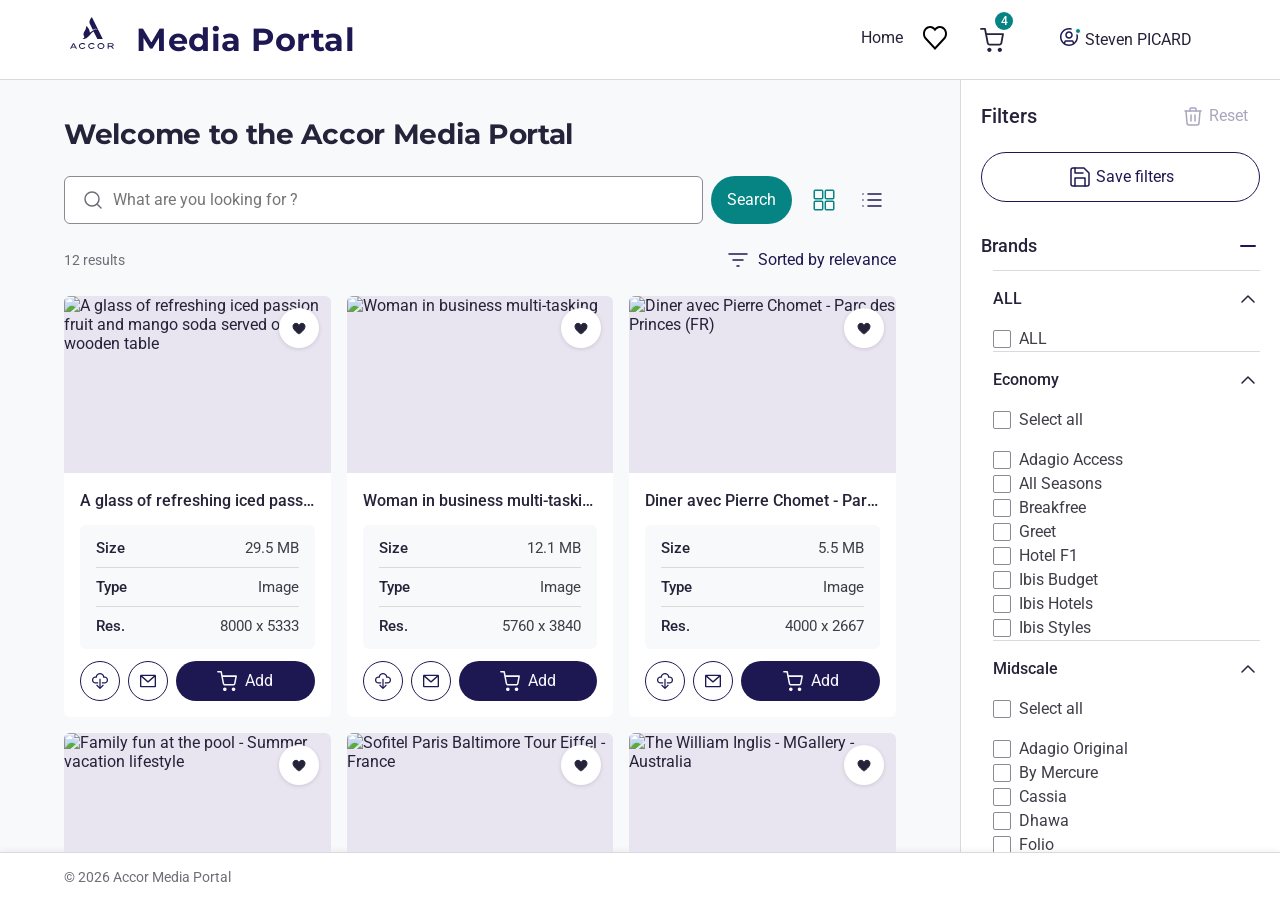
==== commit 2d0b7bdf: "Save current state" ====
--- a/index.html
+++ b/index.html
@@ -993,7 +993,22 @@
       width: 52px;
       height: 52px;
       background: #6f6e77;
-    }
+      overflow: hidden;
+      display: flex;
+      align-items: center;
+      justify-content: center;
+    }
+    .mcol-thumb__inner img { width: 100%; height: 100%; object-fit: cover; display: block; }
+
+    /* Scrollable collection list */
+    .modal__coll-list {
+      max-height: 260px;
+      overflow-y: auto;
+      scrollbar-width: thin;
+      scrollbar-color: #c8c6d4 transparent;
+    }
+    .modal__coll-list::-webkit-scrollbar { width: 4px; }
+    .modal__coll-list::-webkit-scrollbar-thumb { background: #c8c6d4; border-radius: 2px; }
 
     /* Info */
     .mcol-info { flex: 1; min-width: 0; display: flex; flex-direction: column; gap: 2px; }
@@ -1727,7 +1742,7 @@
     <div class="site-footer__inner">© 2026 Accor Media Portal</div>
   </footer>
 
-<script src="js/db.js"></script>
+<script src="js/db.js?v=2"></script>
 <script src="components/components.js?v=7"></script>
   <script>
     /* ── Card data & rendering (loaded from DB) ───────────────────── */
@@ -1759,7 +1774,7 @@
         ? `<img src="${d.thumbnail}" alt="${d.title}" style="width:100%;height:100%;object-fit:cover;">`
         : `<div class="asset-card__image-placeholder">${_placeholder(i)}</div>`;
       const inCart = DB.isInCart(d.id);
-      const isFav  = DB.isFavorited(d.id);
+      const isFav  = DB.isInAnyCollection(d.id);
       const favCls = isFav ? ' is-added' : '';
       const favTip = isFav ? 'See saved collection' : 'Save to collection';
       const cartLabel = inCart ? 'Remove' : 'Add';
@@ -2059,15 +2074,22 @@
     _setModalPreviews(_saveModalThumbnail);
     document.getElementById('save-modal').hidden = false;
     document.body.style.overflow = 'hidden';
-    /* Load real collections from DB; mark ones that already contain this asset */
+    /* Load collections + assets to resolve first-asset thumbnail */
     var _modalAssetId = (triggerBtn && triggerBtn.dataset.assetId) || null;
-    DB.getCollections().then(function (cols) {
+    Promise.all([DB.getCollections(), DB.getAssets()]).then(function (results) {
+      var cols   = results[0];
+      var assets = results[1];
       var already = [];
       var others  = [];
       cols.forEach(function (c) {
-        var hasAsset = _modalAssetId && c.assetIds && c.assetIds.indexOf(_modalAssetId) >= 0;
-        var item = { id: c.id, title: c.title, count: c.assetIds ? c.assetIds.length : 0,
-                     _status: hasAsset ? 'already' : 'default' };
+        var hasAsset   = _modalAssetId && c.assetIds && c.assetIds.indexOf(_modalAssetId) >= 0;
+        var firstAsset = c.assetIds && c.assetIds[0]
+          ? assets.find(function (a) { return a.id === c.assetIds[0]; }) : null;
+        var item = {
+          id: c.id, title: c.title, count: c.assetIds ? c.assetIds.length : 0,
+          thumbnailUrl: firstAsset ? firstAsset.thumbnail : null,
+          _status: hasAsset ? 'already' : 'default'
+        };
         if (hasAsset) already.push(item); else others.push(item);
       });
       _dbCollections = already.concat(others);
@@ -2121,7 +2143,13 @@
   var SVG_WARN = '<svg width="12" height="12" viewBox="0 0 24 24" fill="none"><path d="M10.29 3.86L1.82 18a2 2 0 001.71 3h16.94a2 2 0 001.71-3L13.71 3.86a2 2 0 00-3.42 0z" fill="currentColor"/><line x1="12" y1="9" x2="12" y2="13" stroke="white" stroke-width="2" stroke-linecap="round"/><circle cx="12" cy="16.5" r="0.7" fill="white"/></svg>';
   var SVG_ARROW_RIGHT = '<svg width="16" height="16" viewBox="0 0 24 24" fill="none"><line x1="5" y1="12" x2="19" y2="12" stroke="currentColor" stroke-width="2" stroke-linecap="round"/><polyline points="12 5 19 12 12 19" stroke="currentColor" stroke-width="2" stroke-linecap="round" stroke-linejoin="round"/></svg>';
 
-  var MCOL_THUMB = '<div class="mcol-thumb"><div class="mcol-thumb__inner"></div></div>';
+  var SVG_IMG_ICON = '<svg width="22" height="22" viewBox="0 0 24 24" fill="none"><rect x="3" y="3" width="18" height="18" rx="2" stroke="rgba(255,255,255,0.6)" stroke-width="1.5"/><circle cx="8.5" cy="8.5" r="1.5" fill="rgba(255,255,255,0.6)"/><path d="M21 15l-5-5L9 17" stroke="rgba(255,255,255,0.6)" stroke-width="1.5" stroke-linecap="round" stroke-linejoin="round"/></svg>';
+  function _mcollThumb(url) {
+    var inner = url
+      ? '<img src="' + url + '" alt="">'
+      : SVG_IMG_ICON;
+    return '<div class="mcol-thumb"><div class="mcol-thumb__inner">' + inner + '</div></div>';
+  }
 
   function _collItemHtml(coll, type, idx) {
     var cls = 'modal__coll-item';
@@ -2151,7 +2179,7 @@
     }
 
     return '<button class="' + cls + '" type="button" ' + onclick + '>'
-      + MCOL_THUMB
+      + _mcollThumb(coll.thumbnailUrl || null)
       + '<div class="mcol-info">'
       +   '<span class="mcol-name">' + coll.title + '</span>'
       +   '<span class="mcol-count">Assets (' + (coll.count || 0) + ')</span>'
@@ -2185,7 +2213,7 @@
       html += _collItemHtml({ title: coll.title, count: 0, status: coll.selected ? 'selected' : 'default' }, 'created', idx);
     });
     _dbCollections.forEach(function(coll, idx) {
-      html += _collItemHtml({ id: coll.id, title: coll.title, count: coll.count, status: coll._status }, 'db', idx);
+      html += _collItemHtml({ id: coll.id, title: coll.title, count: coll.count, status: coll._status, thumbnailUrl: coll.thumbnailUrl || null }, 'db', idx);
     });
     list.innerHTML = html;
   }
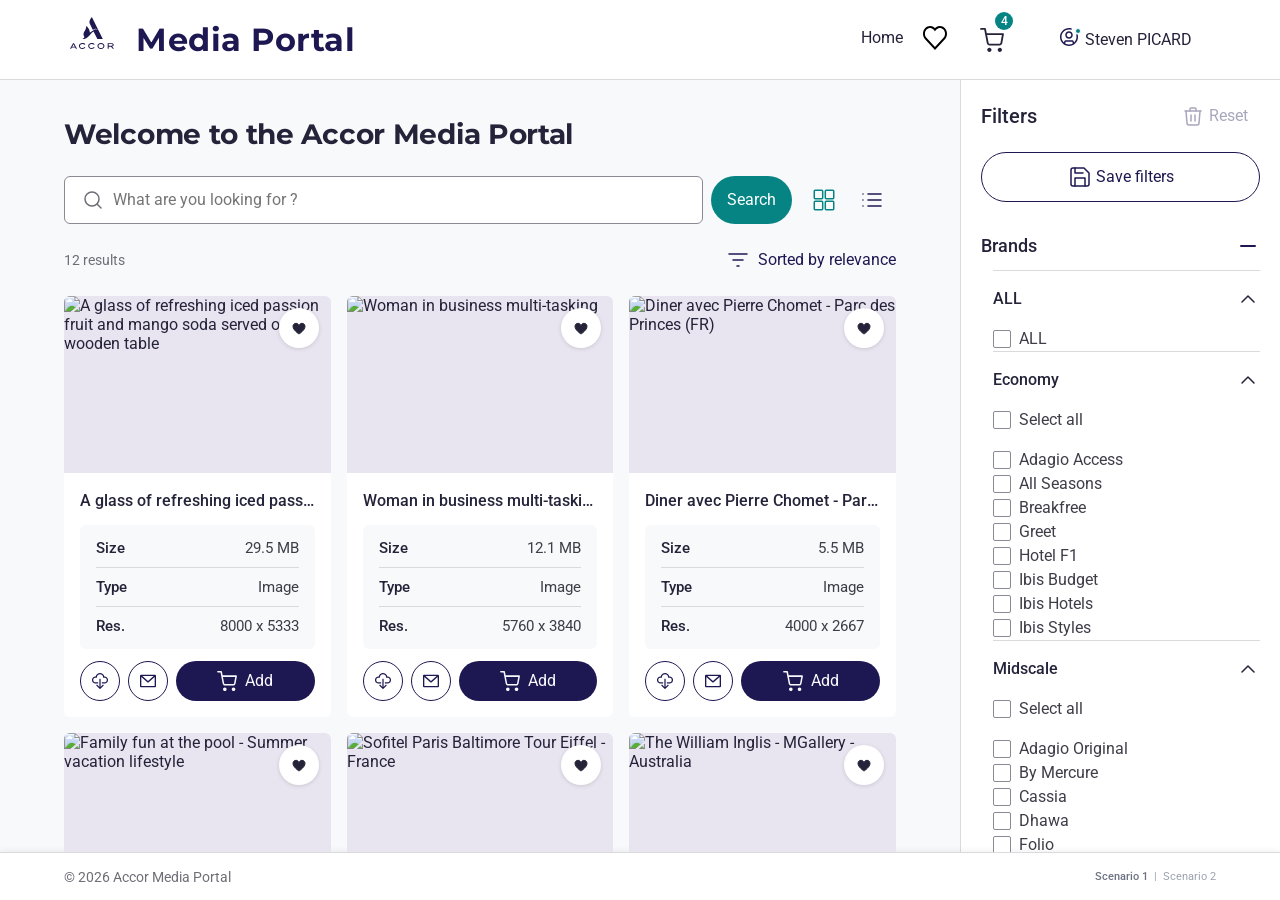
==== commit bb62731d: "Add scenario database and switcher" ====
--- a/index.html
+++ b/index.html
@@ -1126,6 +1126,9 @@
       font-family: var(--font-body);
       font-size: var(--fs-body-sm);
       color: var(--color-on-surface-low);
+      display: flex;
+      align-items: center;
+      justify-content: space-between;
     }
   </style>
 </head>
@@ -1739,9 +1742,17 @@
 
   <!-- ══ FOOTER ══════════════════════════════════════════════════════ -->
   <footer class="site-footer">
-    <div class="site-footer__inner">© 2026 Accor Media Portal</div>
+    <div class="site-footer__inner">
+      <span>© 2026 Accor Media Portal</span>
+      <span class="scenario-switcher">
+        <button class="scenario-btn" id="scen-btn-1" onclick="ScenarioManager.loadScenario1()">Scenario 1</button>
+        <span class="scenario-sep">|</span>
+        <button class="scenario-btn" id="scen-btn-2" onclick="ScenarioManager.loadScenario2()">Scenario 2</button>
+      </span>
+    </div>
   </footer>
 
+<script src="js/scenario-database.js?v=1"></script>
 <script src="js/db.js?v=2"></script>
 <script src="components/components.js?v=7"></script>
   <script>
@@ -1857,16 +1868,40 @@
 
     document.addEventListener('DOMContentLoaded', function () {
       updateCartBadge();
+
+      var inp = document.querySelector('.search-input');
+
+      /* Search within active dataset */
       function doSearch() {
-        var inp = document.querySelector('.search-input');
         var q = inp ? inp.value.trim() : '';
-        DB.searchAssets(q).then(renderCards);
+        var isScen1 = localStorage.getItem('mp_scenario') === '1' && window.SUMMER_ASSETS;
+        if (isScen1) {
+          var ql = q.toLowerCase();
+          var filtered = q ? window.SUMMER_ASSETS.filter(function (a) {
+            return (a.title && a.title.toLowerCase().indexOf(ql) >= 0)
+              || (a.description && a.description.toLowerCase().indexOf(ql) >= 0)
+              || (a.brand && a.brand.toLowerCase().indexOf(ql) >= 0)
+              || (a.smartTags && a.smartTags.some(function (t) { return t.toLowerCase().indexOf(ql) >= 0; }))
+              || (a.tags && a.tags.some(function (t) { return t.toLowerCase().indexOf(ql) >= 0; }));
+          }) : window.SUMMER_ASSETS;
+          renderCards(filtered);
+        } else {
+          DB.searchAssets(q).then(renderCards);
+        }
       }
+
       var btn = document.querySelector('.btn-search');
-      var inp = document.querySelector('.search-input');
       if (btn) btn.addEventListener('click', doSearch);
       if (inp) inp.addEventListener('keydown', function (e) { if (e.key === 'Enter') doSearch(); });
-      DB.getAssets().then(renderCards);
+
+      /* Initial load — check for summer scenario */
+      var initialSearch = localStorage.getItem('mp_initial_search');
+      if (initialSearch === 'summer' && window.SUMMER_ASSETS) {
+        if (inp) inp.value = 'summer';
+        renderCards(window.SUMMER_ASSETS);
+      } else {
+        DB.getAssets().then(renderCards);
+      }
     });
 
     /* ── View mode toggle ─────────────────────────────────────────── */
@@ -2298,5 +2333,6 @@
     </svg>
   </button>
 </div>
+<script>(function(){var s=localStorage.getItem('mp_scenario')||'1';var b=document.getElementById('scen-btn-'+s);if(b)b.classList.add('is-active');})()</script>
 </body>
 </html>
--- a/components/components.css
+++ b/components/components.css
@@ -758,6 +758,7 @@
   box-shadow: 0 -2px 6px rgba(7,5,24,.05);
   display: flex;
   align-items: center;
+  justify-content: space-between;
   padding: 0 var(--grid-margin);
 }
 .site-footer__copy {
@@ -765,3 +766,20 @@
   line-height: 20px;
   color: var(--color-on-surface-low);
 }
+.scenario-switcher {
+  display: flex;
+  align-items: center;
+  gap: 6px;
+}
+.scenario-btn {
+  font-size: 11px;
+  color: #9CA3AF;
+  text-decoration: none;
+  cursor: pointer;
+  background: none;
+  border: none;
+  padding: 0;
+  font-family: inherit;
+}
+.scenario-btn.is-active { color: #6B7280; font-weight: 500; }
+.scenario-sep { font-size: 11px; color: #9CA3AF; }
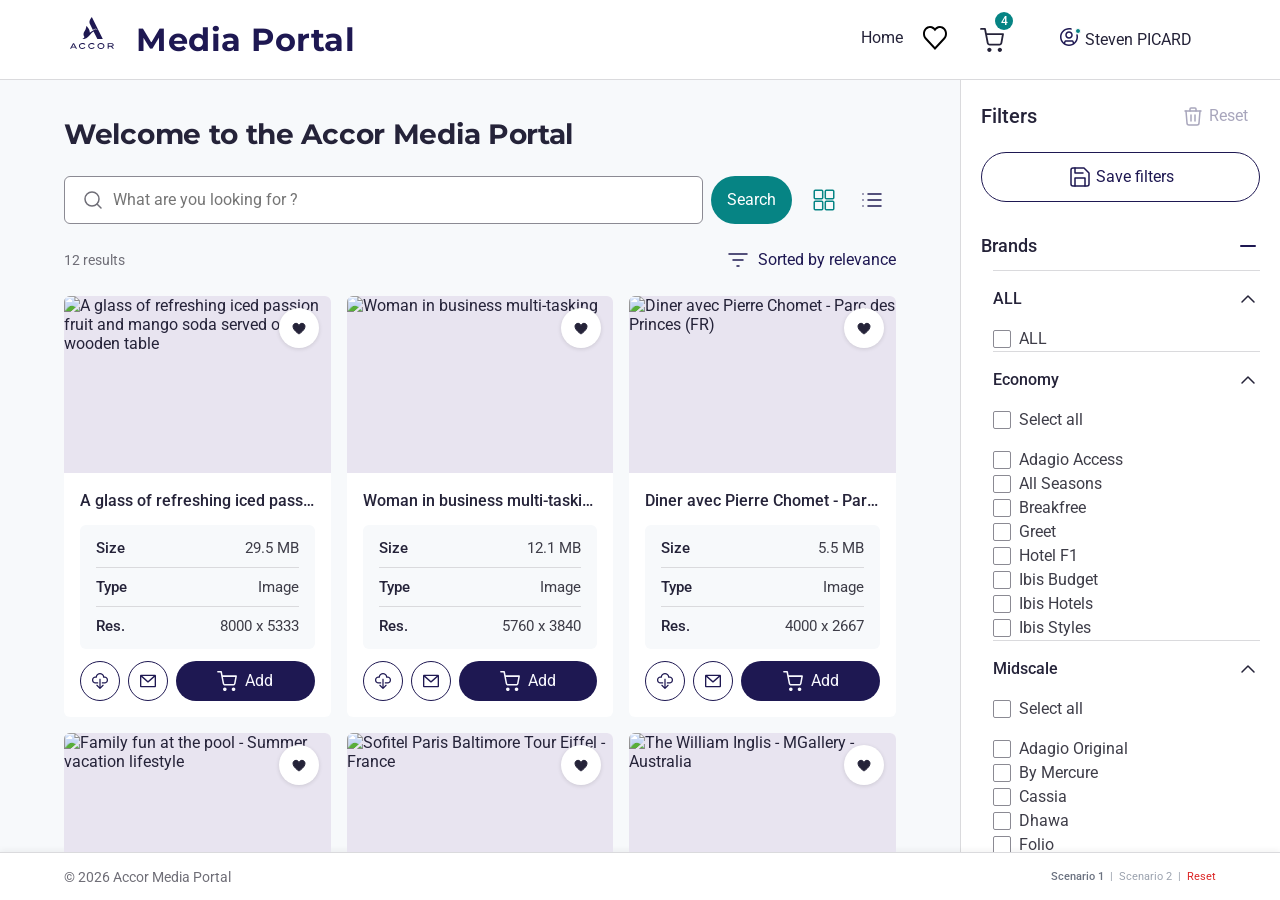
==== commit 170576f6: "Fix collections display and add reset button" ====
--- a/index.html
+++ b/index.html
@@ -1748,6 +1748,8 @@
         <button class="scenario-btn" id="scen-btn-1" onclick="ScenarioManager.loadScenario1()">Scenario 1</button>
         <span class="scenario-sep">|</span>
         <button class="scenario-btn" id="scen-btn-2" onclick="ScenarioManager.loadScenario2()">Scenario 2</button>
+        <span class="scenario-sep">|</span>
+        <button class="scenario-btn scenario-btn--reset" onclick="ScenarioManager.reset()">Reset</button>
       </span>
     </div>
   </footer>
--- a/components/components.css
+++ b/components/components.css
@@ -783,3 +783,4 @@
 }
 .scenario-btn.is-active { color: #6B7280; font-weight: 500; }
 .scenario-sep { font-size: 11px; color: #9CA3AF; }
+.scenario-btn--reset { color: #DC2626; }
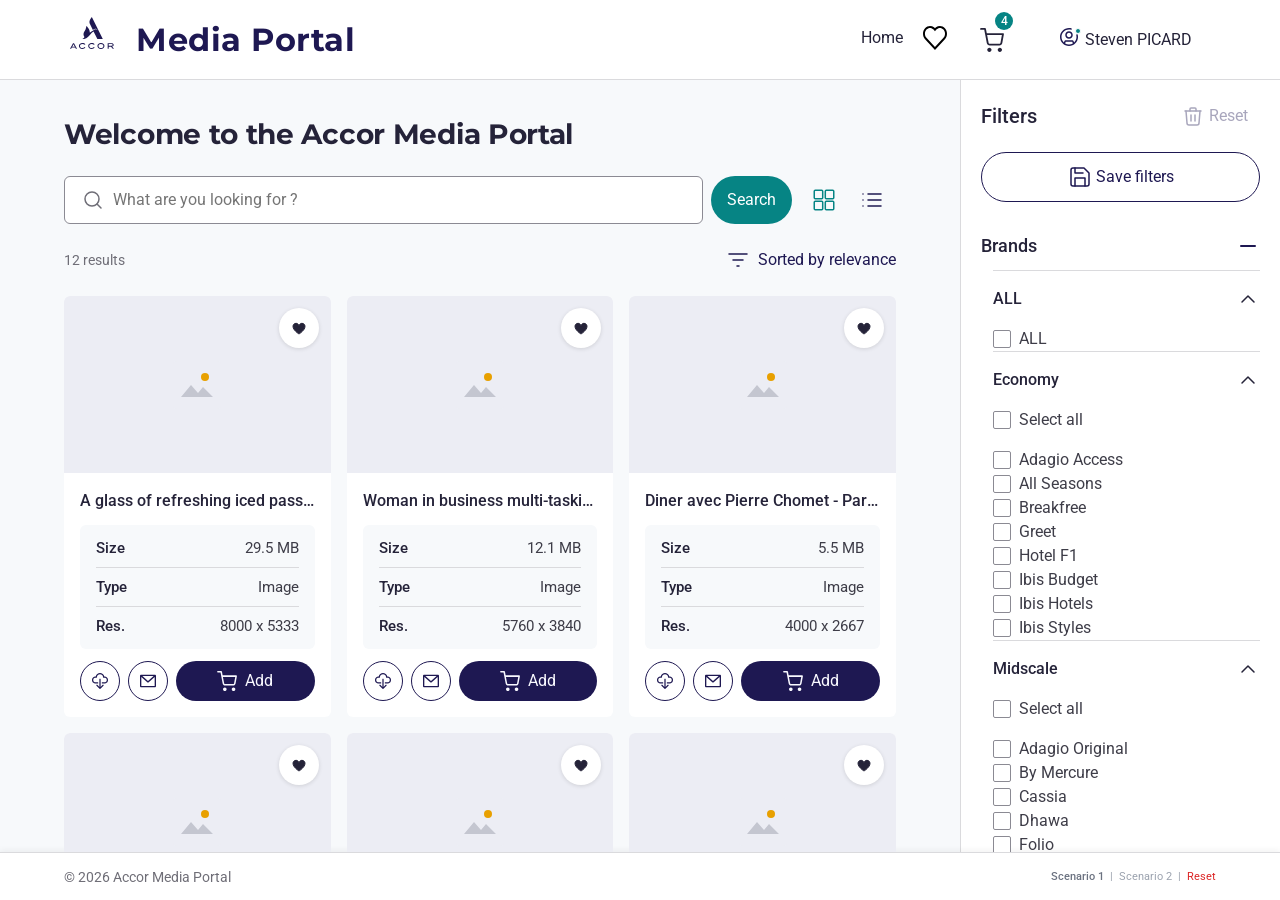
==== commit cb05a71b: "Fix image error handling and modal thumbnail" ====
--- a/index.html
+++ b/index.html
@@ -1777,6 +1777,9 @@
     const ICON_HEART_OUTLINE = `<svg class="fav-icon-outline" width="16" height="16" viewBox="0 0 24 24" fill="none"><path d="M12 21C12 21 3 15.5 3 9.5C3 7.01 5.01 5 7.5 5C9.24 5 10.76 5.96 11.56 7.36L12 8.11L12.44 7.36C13.24 5.96 14.76 5 16.5 5C18.99 5 21 7.01 21 9.5C21 15.5 12 21 12 21Z" stroke="currentColor" stroke-width="1.5"/></svg>`;
     const ICON_HEART_FILLED  = `<svg class="fav-icon-filled"  width="16" height="16" viewBox="0 0 24 24" fill="none"><path d="M12 21C12 21 3 15.5 3 9.5C3 7.01 5.01 5 7.5 5C9.24 5 10.76 5.96 11.56 7.36L12 8.11L12.44 7.36C13.24 5.96 14.76 5 16.5 5C18.99 5 21 7.01 21 9.5C21 15.5 12 21 12 21Z" fill="currentColor" stroke="currentColor" stroke-width="1.5"/></svg>`;
 
+    var _IMG_ERR_HTML = '<div style="width:100%;height:100%;background:#ECEDF4;display:flex;align-items:center;justify-content:center;"><svg width="48" height="48" viewBox="0 0 48 48" fill="none"><rect width="48" height="48" rx="4" fill="#ECEDF4"/><path d="M8 36l10-12 7 8 5-6 10 10H8z" fill="#C4C6D0"/><circle cx="32" cy="16" r="4" fill="#E8A000"/></svg></div>';
+    function _imgErr(el) { el.onerror = null; el.parentNode.innerHTML = _IMG_ERR_HTML; }
+
     function _placeholder(i) {
       const p = PLACEHOLDER_COLORS[i % PLACEHOLDER_COLORS.length];
       return `<svg width="80" height="60" viewBox="0 0 80 60" fill="none"><circle cx="32" cy="16" r="8" fill="${p.circle}"/><polygon points="0,60 44,16 80,60" fill="${p.poly1}"/><polygon points="36,60 56,30 76,60" fill="${p.poly2}"/></svg>`;
@@ -1784,7 +1787,7 @@
 
     function _buildGridCard(d, i) {
       const imgContent = d.thumbnail
-        ? `<img src="${d.thumbnail}" alt="${d.title}" style="width:100%;height:100%;object-fit:cover;">`
+        ? `<img src="${d.thumbnail}" alt="${d.title}" style="width:100%;height:100%;object-fit:cover;" onerror="_imgErr(this)">`
         : `<div class="asset-card__image-placeholder">${_placeholder(i)}</div>`;
       const inCart = DB.isInCart(d.id);
       const isFav  = DB.isInAnyCollection(d.id);
@@ -1820,7 +1823,7 @@
     function _buildListRow(d, i) {
       const p = PLACEHOLDER_COLORS[i % PLACEHOLDER_COLORS.length];
       const thumbContent = d.thumbnail
-        ? `<img src="${d.thumbnail}" alt="${d.title}" style="width:100%;height:100%;object-fit:cover;">`
+        ? `<img src="${d.thumbnail}" alt="${d.title}" style="width:100%;height:100%;object-fit:cover;" onerror="_imgErr(this)">`
         : `<div style="width:100%;height:100%;background:var(--color-card-image-bg);display:flex;align-items:center;justify-content:center;"><svg width="50" height="38" viewBox="0 0 80 60" fill="none"><circle cx="32" cy="16" r="8" fill="${p.circle}"/><polygon points="0,60 44,16 80,60" fill="${p.poly1}"/><polygon points="36,60 56,30 76,60" fill="${p.poly2}"/></svg></div>`;
       const inCart = DB.isInCart(d.id);
       const cartLabel = inCart ? 'Remove' : 'Add';
@@ -2097,7 +2100,7 @@
   function _setModalPreviews(thumbnailUrl) {
     var svgFallback = '<svg viewBox="0 0 320 213" fill="none"><rect width="320" height="213" fill="#e8e6f0"/><polygon points="60,175 165,68 270,175" fill="#3b3768" opacity="0.65"/><polygon points="30,175 115,105 200,175" fill="#9896b8" opacity="0.55"/><circle cx="220" cy="72" r="14" fill="#c9a830"/></svg>';
     var content = thumbnailUrl
-      ? '<img src="' + thumbnailUrl + '" alt="" style="height:213px;width:auto;max-width:100%;object-fit:contain;display:block;">'
+      ? '<img src="' + thumbnailUrl + '" alt="" style="height:213px;width:auto;max-width:100%;object-fit:contain;display:block;" onerror="_imgErr(this)">'
       : svgFallback;
     document.querySelectorAll('.modal__preview').forEach(function(el) { el.innerHTML = content; });
   }
@@ -2115,13 +2118,13 @@
     var _modalAssetId = (triggerBtn && triggerBtn.dataset.assetId) || null;
     Promise.all([DB.getCollections(), DB.getAssets()]).then(function (results) {
       var cols   = results[0];
-      var assets = results[1];
+      var allAssets = (window.SUMMER_ASSETS || []).concat(results[1]);
       var already = [];
       var others  = [];
       cols.forEach(function (c) {
         var hasAsset   = _modalAssetId && c.assetIds && c.assetIds.indexOf(_modalAssetId) >= 0;
         var firstAsset = c.assetIds && c.assetIds[0]
-          ? assets.find(function (a) { return a.id === c.assetIds[0]; }) : null;
+          ? allAssets.find(function (a) { return a.id === c.assetIds[0]; }) : null;
         var item = {
           id: c.id, title: c.title, count: c.assetIds ? c.assetIds.length : 0,
           thumbnailUrl: firstAsset ? firstAsset.thumbnail : null,
@@ -2183,7 +2186,7 @@
   var SVG_IMG_ICON = '<svg width="22" height="22" viewBox="0 0 24 24" fill="none"><rect x="3" y="3" width="18" height="18" rx="2" stroke="rgba(255,255,255,0.6)" stroke-width="1.5"/><circle cx="8.5" cy="8.5" r="1.5" fill="rgba(255,255,255,0.6)"/><path d="M21 15l-5-5L9 17" stroke="rgba(255,255,255,0.6)" stroke-width="1.5" stroke-linecap="round" stroke-linejoin="round"/></svg>';
   function _mcollThumb(url) {
     var inner = url
-      ? '<img src="' + url + '" alt="">'
+      ? '<img src="' + url + '" alt="" onerror="_imgErr(this)">'
       : SVG_IMG_ICON;
     return '<div class="mcol-thumb"><div class="mcol-thumb__inner">' + inner + '</div></div>';
   }
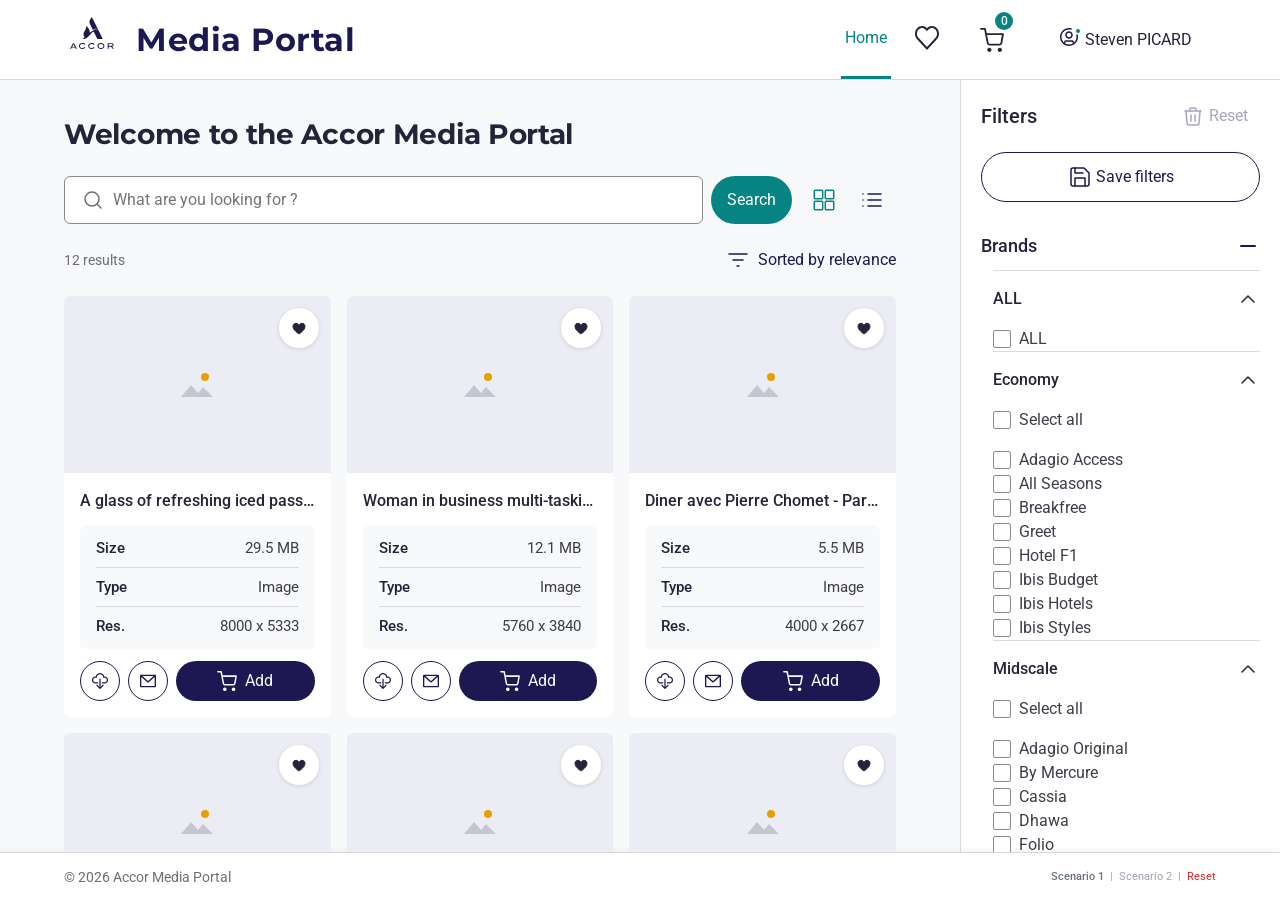
==== commit 2c31dadf: "Fix cart always showing 4, add nav active states, and modal clickability - Cart: move storage from l" ====
--- a/index.html
+++ b/index.html
@@ -1166,20 +1166,20 @@
         </nav>
 
         <!-- Collections icon tab -->
-        <button class="header-tab-icon" type="button" aria-label="Collections" onclick="location.href='hub-collection.html'">
+        <button class="header-icon-btn" type="button" aria-label="Collections" onclick="location.href='hub-collection.html'">
           <svg width="24" height="24" viewBox="0 0 18 18.0072" fill="none" xmlns="http://www.w3.org/2000/svg">
             <path fill-rule="evenodd" clip-rule="evenodd" d="M16.4305 1.69007C14.6078 -0.306183 11.7822 -0.537633 9.7281 1.01501C9.46772 1.20788 9.21698 1.43933 8.98553 1.69007C8.75409 1.43933 8.50335 1.20788 8.24297 1.01501C6.18886 -0.527989 3.36325 -0.306183 1.54058 1.69007C-0.513528 3.9467 -0.513528 7.59202 1.54058 9.84865L8.98553 18.0072L16.4305 9.84865C18.5232 7.55345 18.5232 3.90812 16.4305 1.69007ZM15.36 8.86499L8.98553 15.847L2.61104 8.86499C1.0584 7.1677 1.0584 4.37102 2.61104 2.67373C4.09617 1.05358 6.42995 1.05358 7.90544 2.67373L8.97589 3.85026L10.0463 2.67373C11.5315 1.05358 13.8653 1.05358 15.3407 2.67373V2.69301C16.8934 4.34209 16.9223 7.12912 15.3215 8.87464L15.36 8.86499Z" fill="currentColor"/>
           </svg>
         </button>
 
         <!-- Cart with badge -->
-        <button class="header-cart-btn" type="button" aria-label="Cart (99 items)" onclick="MP.cart.open()">
+        <button class="header-cart-btn" type="button" aria-label="Cart" onclick="MP.cart.open()">
           <svg width="24" height="24" viewBox="0 0 19.5 19.6547" fill="none" xmlns="http://www.w3.org/2000/svg">
             <path fill-rule="evenodd" clip-rule="evenodd" d="M7.6073 17.9404C7.6336 17.9404 7.65492 17.9191 7.65492 17.8928C7.65492 17.8665 7.6336 17.8452 7.6073 17.8452C7.581 17.8452 7.55968 17.8665 7.55968 17.8928C7.55968 17.9191 7.581 17.9404 7.6073 17.9404ZM5.84539 17.8928C5.84539 16.9197 6.63422 16.1309 7.6073 16.1309C8.58037 16.1309 9.3692 16.9197 9.3692 17.8928C9.3692 18.8659 8.58037 19.6547 7.6073 19.6547C6.63422 19.6547 5.84539 18.8659 5.84539 17.8928Z" fill="currentColor"/>
             <path fill-rule="evenodd" clip-rule="evenodd" d="M16.1785 17.9404C16.2048 17.9404 16.2261 17.9191 16.2261 17.8928C16.2261 17.8665 16.2048 17.8452 16.1785 17.8452C16.1522 17.8452 16.1309 17.8665 16.1309 17.8928C16.1309 17.9191 16.1522 17.9404 16.1785 17.9404ZM14.4166 17.8928C14.4166 16.9197 15.2054 16.1309 16.1785 16.1309C17.1516 16.1309 17.9404 16.9197 17.9404 17.8928C17.9404 18.8659 17.1516 19.6547 16.1785 19.6547C15.2054 19.6547 14.4166 18.8659 14.4166 17.8928Z" fill="currentColor"/>
             <path fill-rule="evenodd" clip-rule="evenodd" d="M0 0.75C0 0.335786 0.335786 0 0.75 0H4.02273C4.38267 0 4.69186 0.255707 4.7594 0.609254L5.46179 4.28561H18.75C18.9724 4.28561 19.1834 4.38434 19.3259 4.55511C19.4684 4.72589 19.5277 4.95111 19.4879 5.16994L18.1788 12.3612L18.1778 12.3666C18.0718 12.9257 17.7802 13.435 17.3455 13.8016C16.9121 14.1671 16.3647 14.3662 15.7978 14.3568H7.85858C7.29169 14.3662 6.74423 14.1671 6.31085 13.8016C5.87631 13.4351 5.58476 12.926 5.47867 12.3671V12.3671L4.1112 5.20964C4.10612 5.18825 4.10196 5.16651 4.09875 5.14446L3.40245 1.5H0.75C0.335786 1.5 0 1.16421 0 0.75ZM5.74838 5.78561L6.95233 12.0872C6.99595 12.3173 7.11421 12.5169 7.27786 12.6549C7.44068 12.7922 7.63866 12.861 7.83676 12.857L7.85182 12.8568H15.8045L15.8196 12.857C16.0177 12.861 16.2157 12.7922 16.3785 12.6549C16.5416 12.5174 16.6596 12.3186 16.7036 12.0895L16.704 12.0872L17.8511 5.78561H5.74838Z" fill="currentColor"/>
           </svg>
-          <span class="cart-badge" aria-hidden="true">99</span>
+          <span class="cart-badge" aria-hidden="true">0</span>
         </button>
 
         <!-- Account button -->
@@ -1754,9 +1754,9 @@
     </div>
   </footer>
 
-<script src="js/scenario-database.js?v=1"></script>
-<script src="js/db.js?v=2"></script>
-<script src="components/components.js?v=7"></script>
+<script src="js/scenario-database.js?v=2"></script>
+<script src="js/db.js?v=3"></script>
+<script src="components/components.js?v=8"></script>
   <script>
     /* ── Card data & rendering (loaded from DB) ───────────────────── */
 
@@ -1778,7 +1778,12 @@
     const ICON_HEART_FILLED  = `<svg class="fav-icon-filled"  width="16" height="16" viewBox="0 0 24 24" fill="none"><path d="M12 21C12 21 3 15.5 3 9.5C3 7.01 5.01 5 7.5 5C9.24 5 10.76 5.96 11.56 7.36L12 8.11L12.44 7.36C13.24 5.96 14.76 5 16.5 5C18.99 5 21 7.01 21 9.5C21 15.5 12 21 12 21Z" fill="currentColor" stroke="currentColor" stroke-width="1.5"/></svg>`;
 
     var _IMG_ERR_HTML = '<div style="width:100%;height:100%;background:#ECEDF4;display:flex;align-items:center;justify-content:center;"><svg width="48" height="48" viewBox="0 0 48 48" fill="none"><rect width="48" height="48" rx="4" fill="#ECEDF4"/><path d="M8 36l10-12 7 8 5-6 10 10H8z" fill="#C4C6D0"/><circle cx="32" cy="16" r="4" fill="#E8A000"/></svg></div>';
-    function _imgErr(el) { el.onerror = null; el.parentNode.innerHTML = _IMG_ERR_HTML; }
+    function _imgErr(el) {
+      el.onerror = null;
+      var card = el.closest('.asset-card');
+      if (card) card.classList.add('img-broken');
+      el.parentNode.innerHTML = _IMG_ERR_HTML;
+    }
 
     function _placeholder(i) {
       const p = PLACEHOLDER_COLORS[i % PLACEHOLDER_COLORS.length];
@@ -1851,6 +1856,23 @@
       }
       if (gridEl) gridEl.innerHTML = gridHTML;
       if (listEl) listEl.innerHTML = listHTML;
+      if (gridEl) _scheduleResortBroken(gridEl, '.asset-card');
+    }
+
+    function _scheduleResortBroken(container, selector) {
+      setTimeout(function() {
+        var broken = Array.from(container.querySelectorAll(selector + '.img-broken'));
+        if (!broken.length) return;
+        broken.forEach(function(c) { c.style.opacity = '0'; });
+        setTimeout(function() {
+          broken.forEach(function(c) {
+            container.appendChild(c);
+            c.style.transition = 'opacity 300ms ease';
+            c.style.opacity = '';
+          });
+          setTimeout(function() { broken.forEach(function(c) { c.style.transition = ''; }); }, 350);
+        }, 200);
+      }, 1500);
     }
 
     function updateCartBadge() {
--- a/components/components.css
+++ b/components/components.css
@@ -169,6 +169,10 @@
   transition: color 120ms;
 }
 .site-nav__tab:hover { color: var(--color-accent); }
+.site-nav__tab--active {
+  color: var(--color-accent);
+  border-bottom-color: var(--color-accent);
+}
 
 /* Header icon buttons */
 .header-icon-btn {
